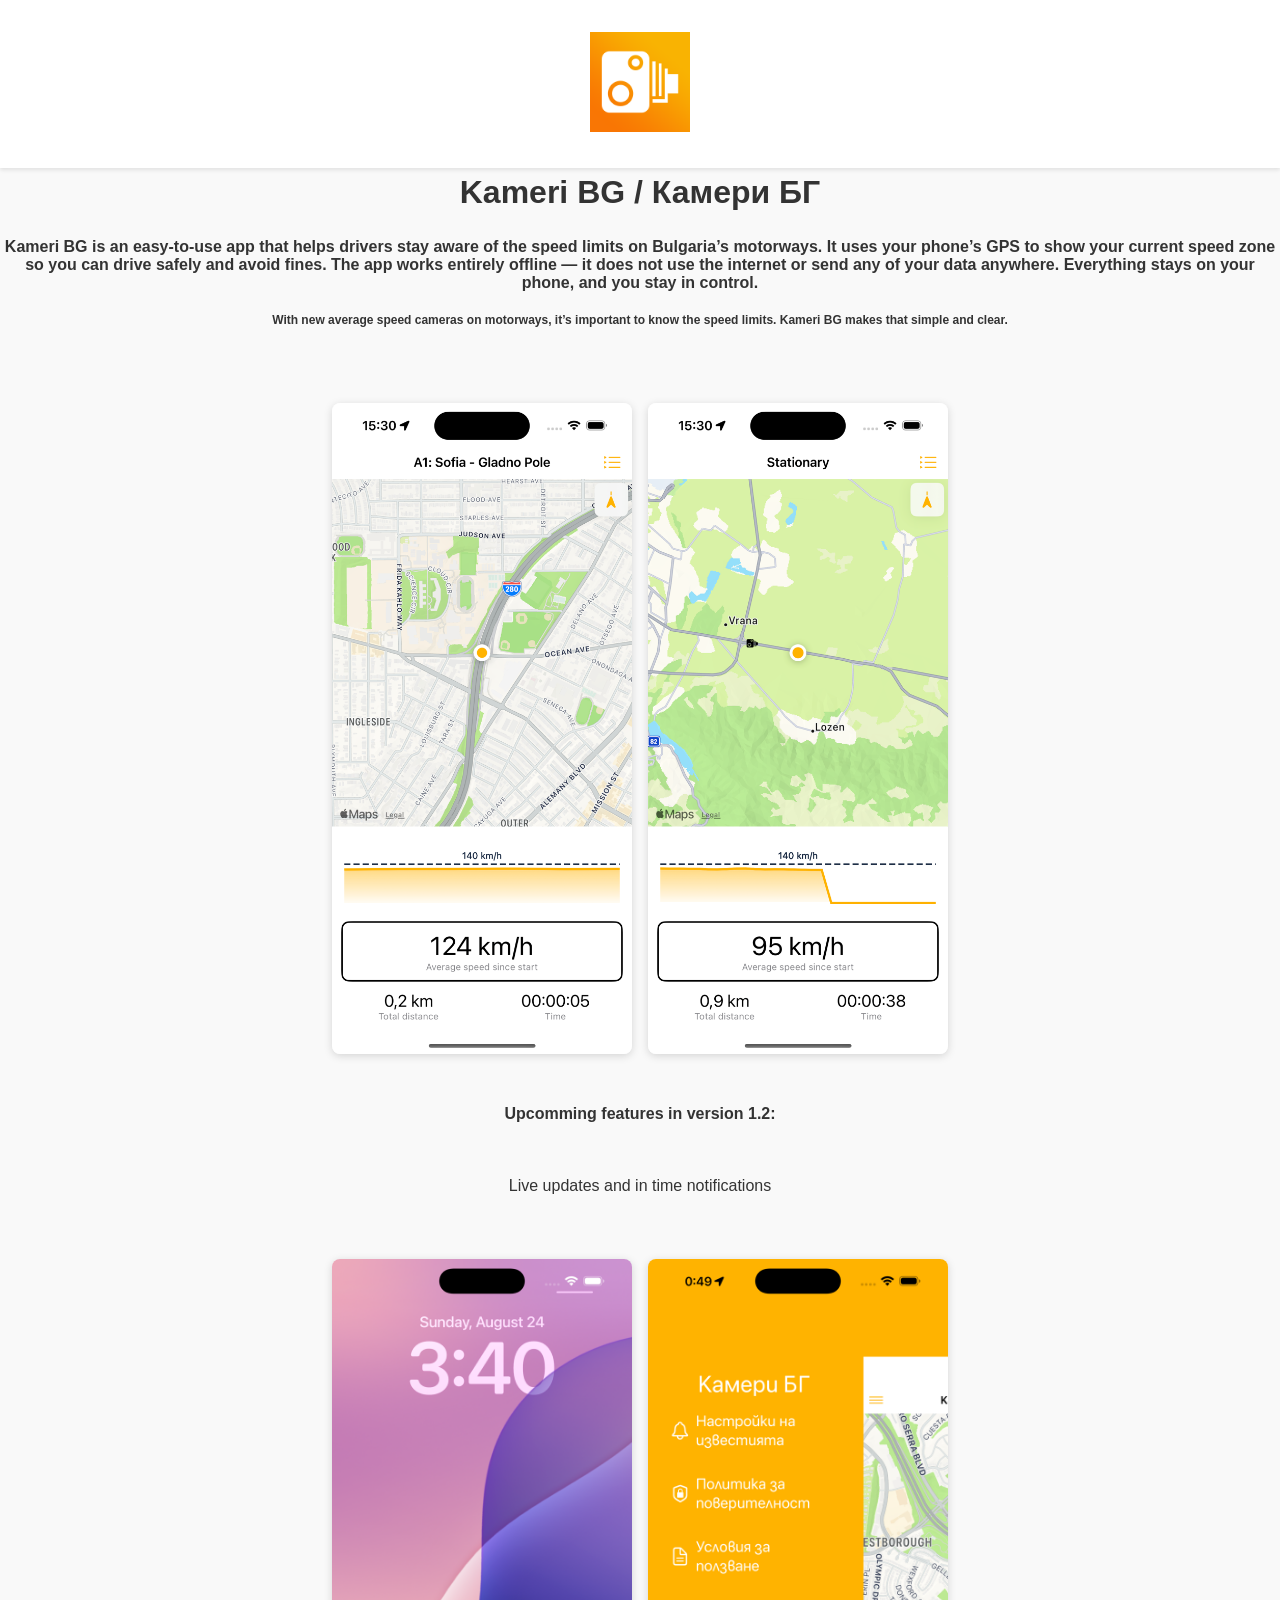
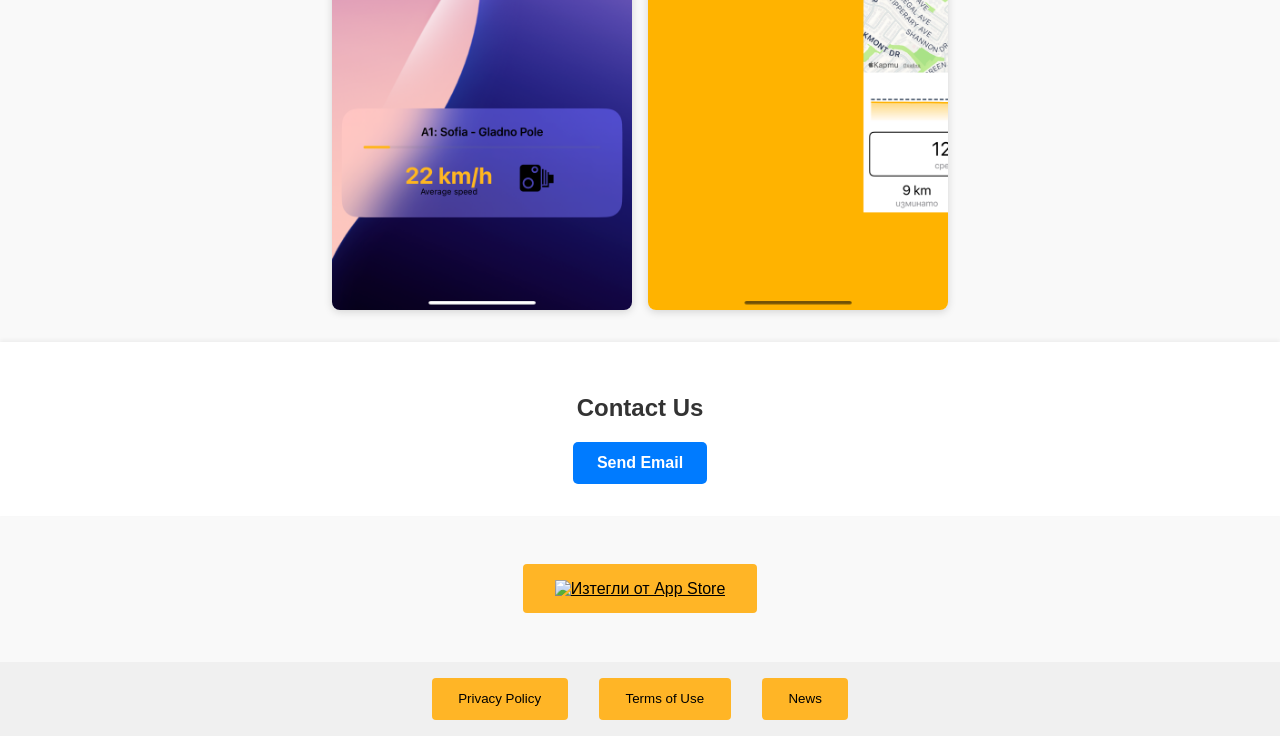
==== index.html @ faaed91a "Update index.html" ====
<!DOCTYPE html>
<html lang="en">
<head>
  <meta charset="UTF-8" />
  <meta name="viewport" content="width=device-width, initial-scale=1.0"/>
  <meta name="description" content="Kameri BG is a free mobile app that helps you stay informed of speed limits and driving zones in real-time." />
  <meta name="keywords" content="Kameri BG, speed limit app, GPS driving app, traffic zones, mobile app, Камери БГ" />
  <meta name="author" content="riskoni" />
  <title>Kameri BG</title>
  <style>
    body {
      font-family: Arial, sans-serif;
      margin: 0;
      padding: 0;
      text-align: center;
      background-color: #f9f9f9;
      color: #333;
    }

    header {
      padding: 2em 1em;
      background-color: #ffffff;
      box-shadow: 0 2px 4px rgba(0,0,0,0.1);
    }

    header img {
      width: 100px;
      height: 100px;
    }

    h1 {
      margin-top: 0.2em;
      font-size: 2em;
    }

    h4 {
      margin-top: 0.2em;
      font-size: 1em;
    }

    h6 {
      margin-top: 0.2em;
      font-size: 0.75em;
    }

    #content {
  		max-width: 1600px;
  		margin: 0 auto;
  		display: flex;
  		flex-direction: column;
  		gap: 1rem;
	  }

    .gallery {
      display: flex;
      justify-content: center;
      flex-wrap: wrap;
      gap: 1em;
      padding: 2em 1em;
    }

    .gallery img {
      width: 300px;
      max-width: 90%;
      border-radius: 8px;
      box-shadow: 0 2px 8px rgba(0,0,0,0.15);
    }

    .contact {
      background-color: #ffffff;
      padding: 2em 1em;
      box-shadow: 0 -2px 4px rgba(0,0,0,0.05);
    }

    footer {
      margin-top: 2em;
      padding: 1em;
      background-color: #f0f0f0;
    }

    button, a {
      margin: 0 1em;
      padding: 1em 2em;
      border: none;
      background-color: #FFB526;
      color: black;
      border-radius: 4px;
      cursor: pointer;
    }

	  .shorts-container {
	    position: relative;
	    padding-bottom: 177.78%;
	    height: 0;
	    overflow: hidden;
	    max-width: 100%;
	  }
	  .shorts-container iframe {
	    position: absolute;
	    top: 0; left: 0;
	    width: 100%;
	    height: 100%;
	  }

	  
  </style>
</head>
<body>

  <header>
    <img src="icon.png" alt="Kameri BG App Icon" />
     </header>

  <div id="content">
    <section>
 	  <h1>Kameri BG / Камери БГ</h1>
      <h4>Kameri BG is an easy-to-use app that helps drivers stay aware of the speed limits on Bulgaria’s motorways. It uses your phone’s GPS to show your current speed zone so you can drive safely and avoid fines. The app works entirely offline — it does not use the internet or send any of your data anywhere. Everything stays on your phone, and you stay in control.</h4>
      <h6>With new average speed cameras on motorways, it’s important to know the speed limits. Kameri BG makes that simple and clear.</h6>
	</section>
	  
    <section class="gallery">
      <img src="screenshot1.png" alt="Screenshot 1" />
      <img src="screenshot2.png" alt="Screenshot 2" />
    </section>

	<h4>Upcomming features in version 1.2:</h4>
	<p>Live updates and in time notifications</p>
 	<section class="gallery">
      <img src="screenshot3.png" alt="Screenshot 1" />
      <img src="screenshot4.png" alt="Screenshot 2" />
    </section>
	  
  </div>

  <section class="contact">
    <h2>Contact Us</h2>
    <a href="mailto:prostyle.app.feed@gmail.com" class="contact-button" style="
      display: inline-block;
      padding: 12px 24px;
      background-color: #007bff;
      color: white;
      text-decoration: none;
      border-radius: 5px;
      font-weight: bold;
    ">Send Email</a>
  </section>  

  <section class="link">
	<div style="text-align: center; margin: 4rem 4rem;">
	  <a href="https://apps.apple.com/app/6751439569" target="_blank" rel="noopener noreferrer">
		<img
		  src="https://developer.apple.com/assets/elements/badges/download-on-the-app-store.svg"
		  alt="Изтегли от App Store"
		  style="height: 50px;"
		/>
	  </a>
	</div>
  </section>  

  <footer>
    <button onclick="window.location.href='privacy.html'">Privacy Policy</button>
    <button onclick="window.location.href='terms.html'">Terms of Use</button>
	<button onclick="window.location.href='news/kameri-ot-5-septemvri.html'">News</button>  
  </footer>

</body>
</html>
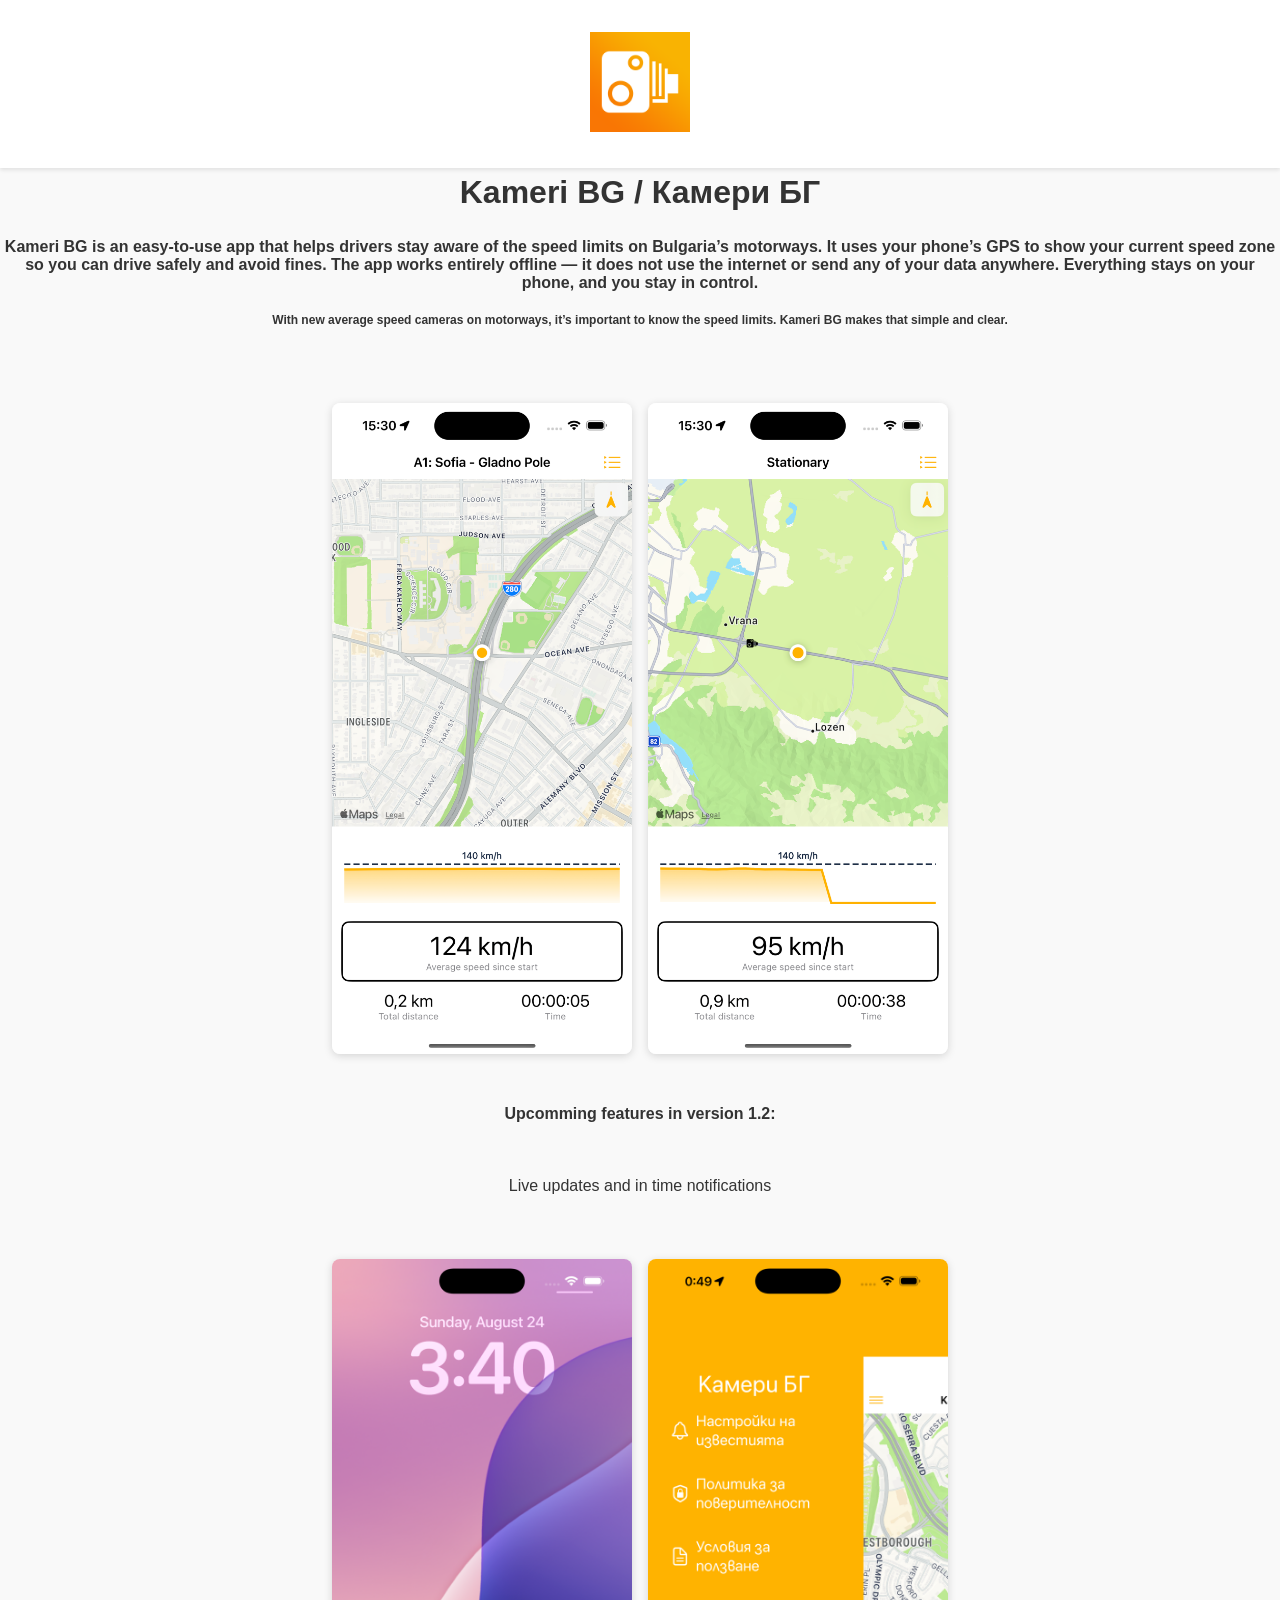
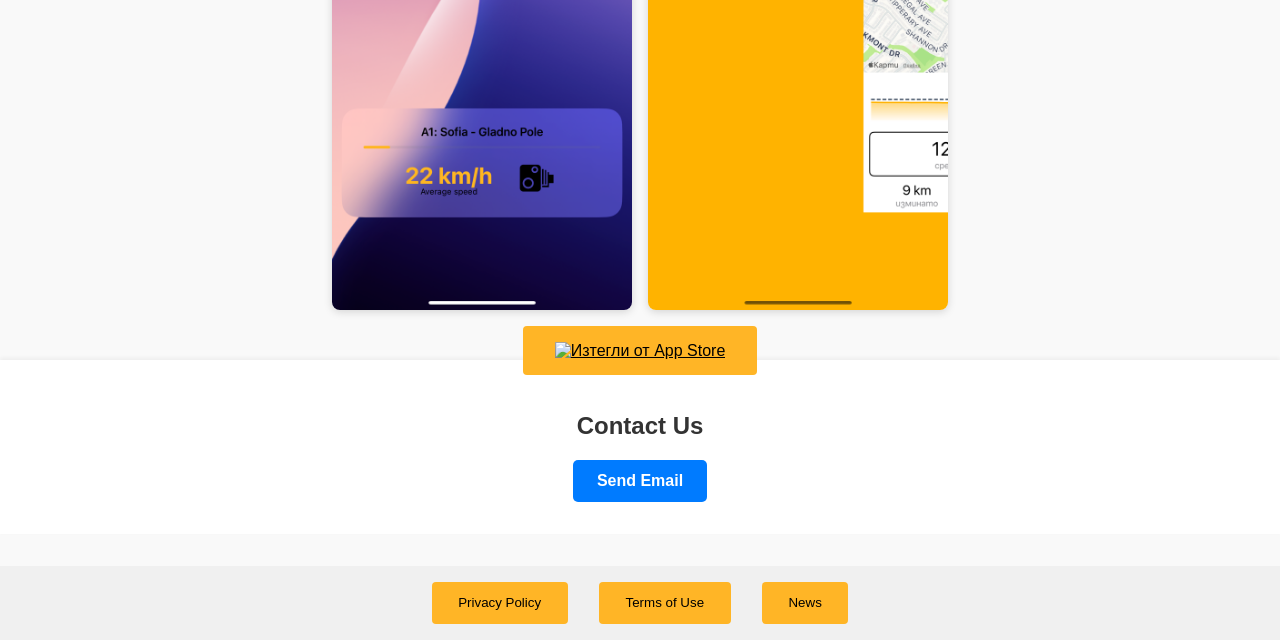
==== commit 56334525: "Update index.html" ====
--- a/index.html
+++ b/index.html
@@ -132,6 +132,18 @@
 	  
   </div>
 
+  <section class="link">
+	<div style="text-align: center;">
+	  <a href="https://apps.apple.com/app/6751439569" target="_blank" rel="noopener noreferrer">
+		<img
+		  src="https://developer.apple.com/assets/elements/badges/download-on-the-app-store.svg"
+		  alt="Изтегли от App Store"
+		  style="height: 50px;"
+		/>
+	  </a>
+	</div>
+  </section>  
+
   <section class="contact">
     <h2>Contact Us</h2>
     <a href="mailto:prostyle.app.feed@gmail.com" class="contact-button" style="
@@ -145,18 +157,6 @@
     ">Send Email</a>
   </section>  
 
-  <section class="link">
-	<div style="text-align: center; margin: 4rem 4rem;">
-	  <a href="https://apps.apple.com/app/6751439569" target="_blank" rel="noopener noreferrer">
-		<img
-		  src="https://developer.apple.com/assets/elements/badges/download-on-the-app-store.svg"
-		  alt="Изтегли от App Store"
-		  style="height: 50px;"
-		/>
-	  </a>
-	</div>
-  </section>  
-
   <footer>
     <button onclick="window.location.href='privacy.html'">Privacy Policy</button>
     <button onclick="window.location.href='terms.html'">Terms of Use</button>
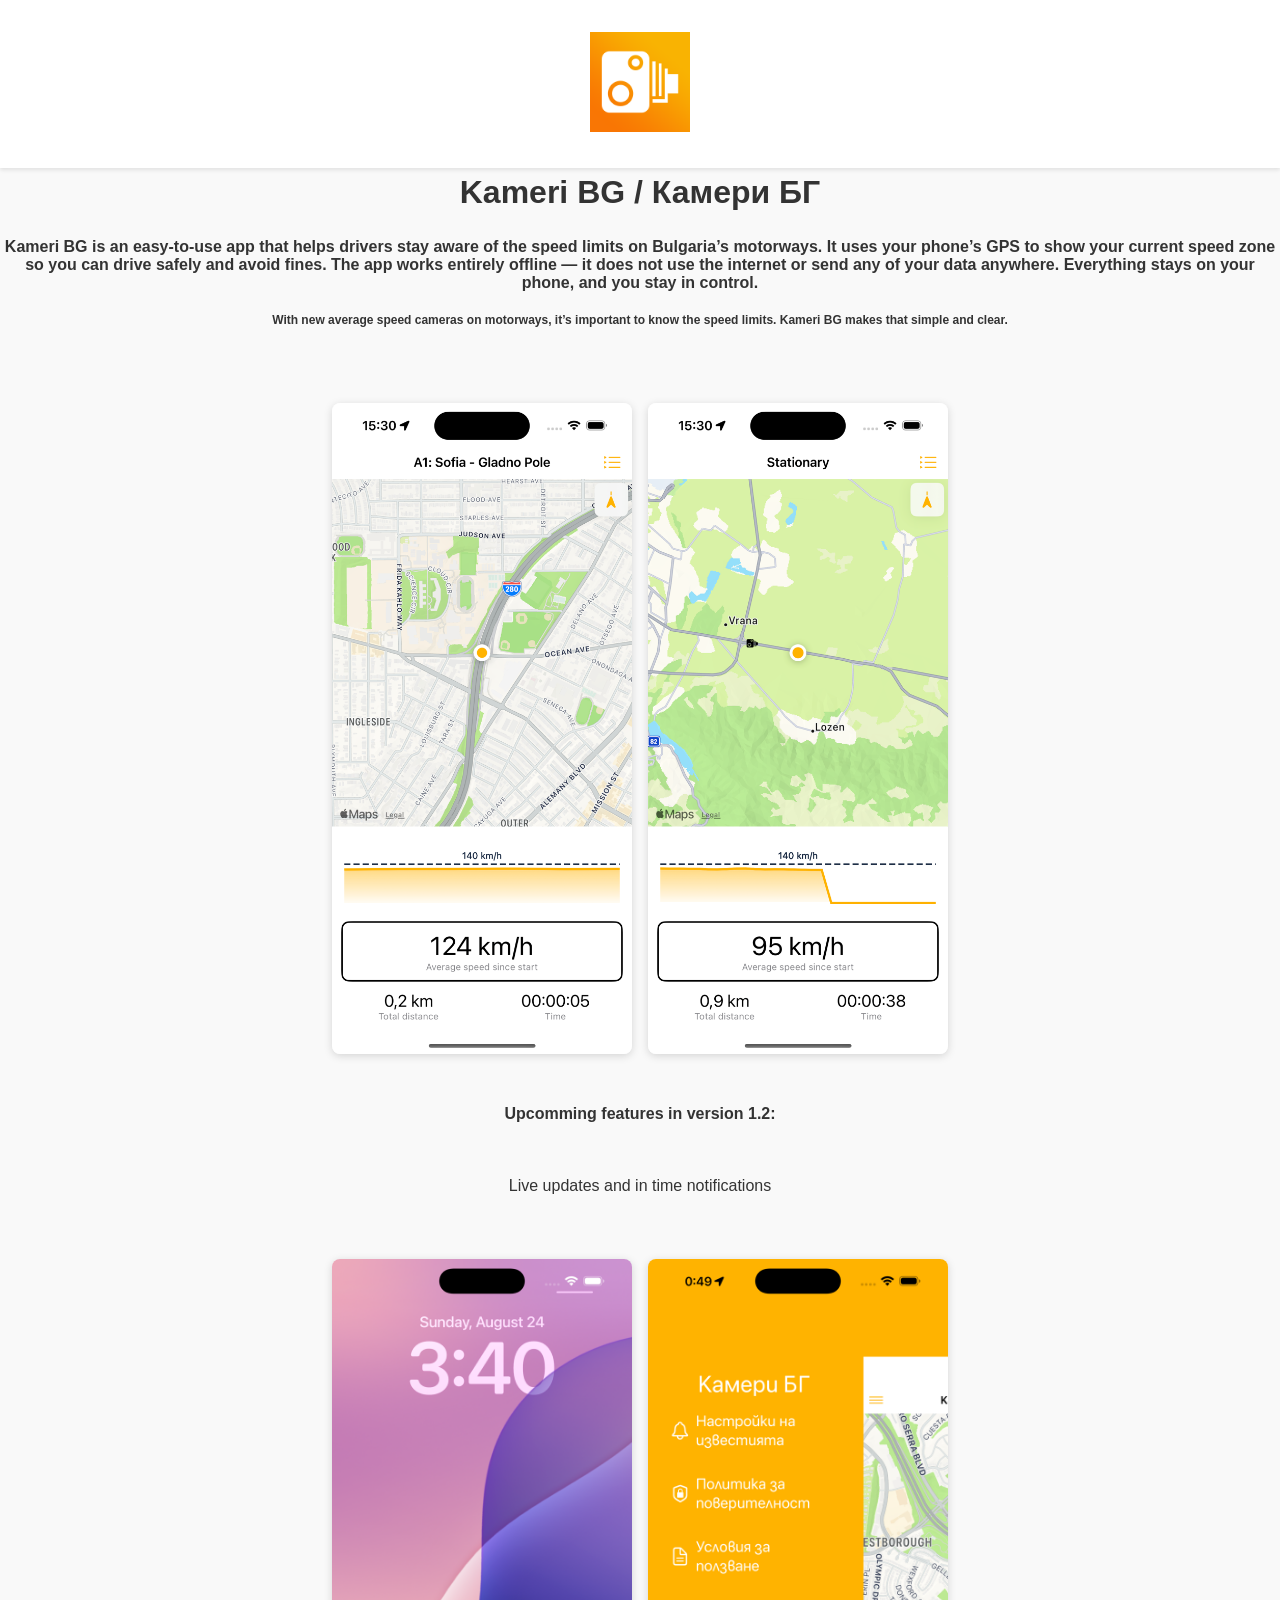
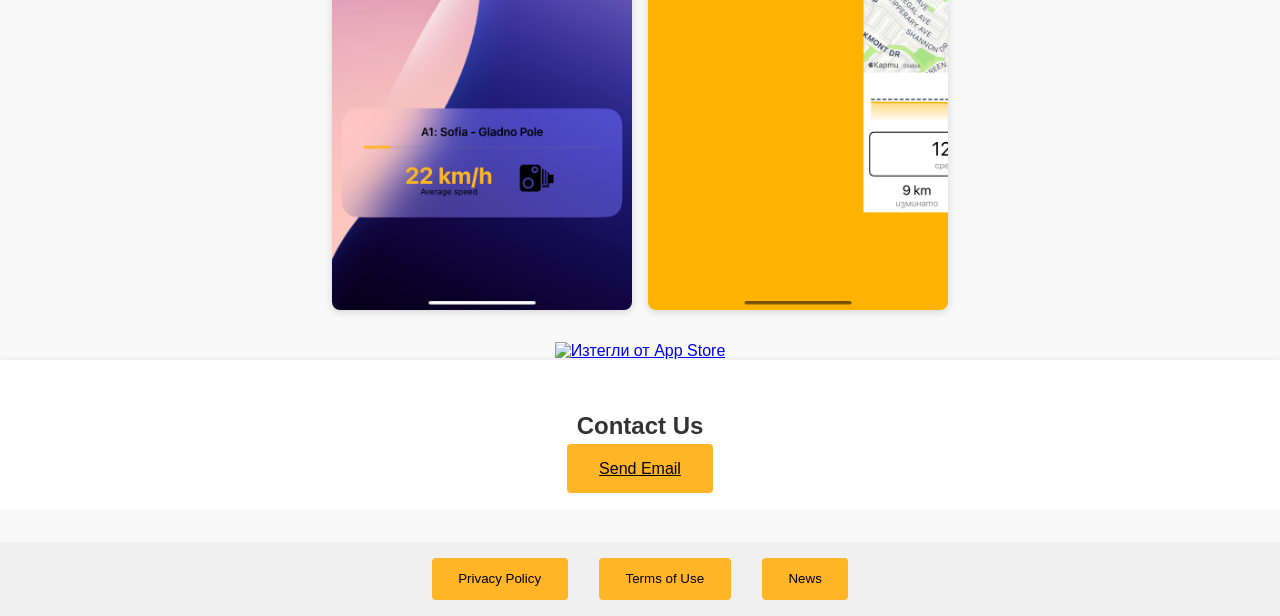
==== commit 669a4428: "Update index.html" ====
--- a/index.html
+++ b/index.html
@@ -78,7 +78,7 @@
       background-color: #f0f0f0;
     }
 
-    button, a {
+    button, .button {
       margin: 0 1em;
       padding: 1em 2em;
       border: none;
@@ -146,15 +146,7 @@
 
   <section class="contact">
     <h2>Contact Us</h2>
-    <a href="mailto:prostyle.app.feed@gmail.com" class="contact-button" style="
-      display: inline-block;
-      padding: 12px 24px;
-      background-color: #007bff;
-      color: white;
-      text-decoration: none;
-      border-radius: 5px;
-      font-weight: bold;
-    ">Send Email</a>
+    <a class="button" href="mailto:prostyle.app.feed@gmail.com" class="contact-button">Send Email</a>
   </section>  
 
   <footer>
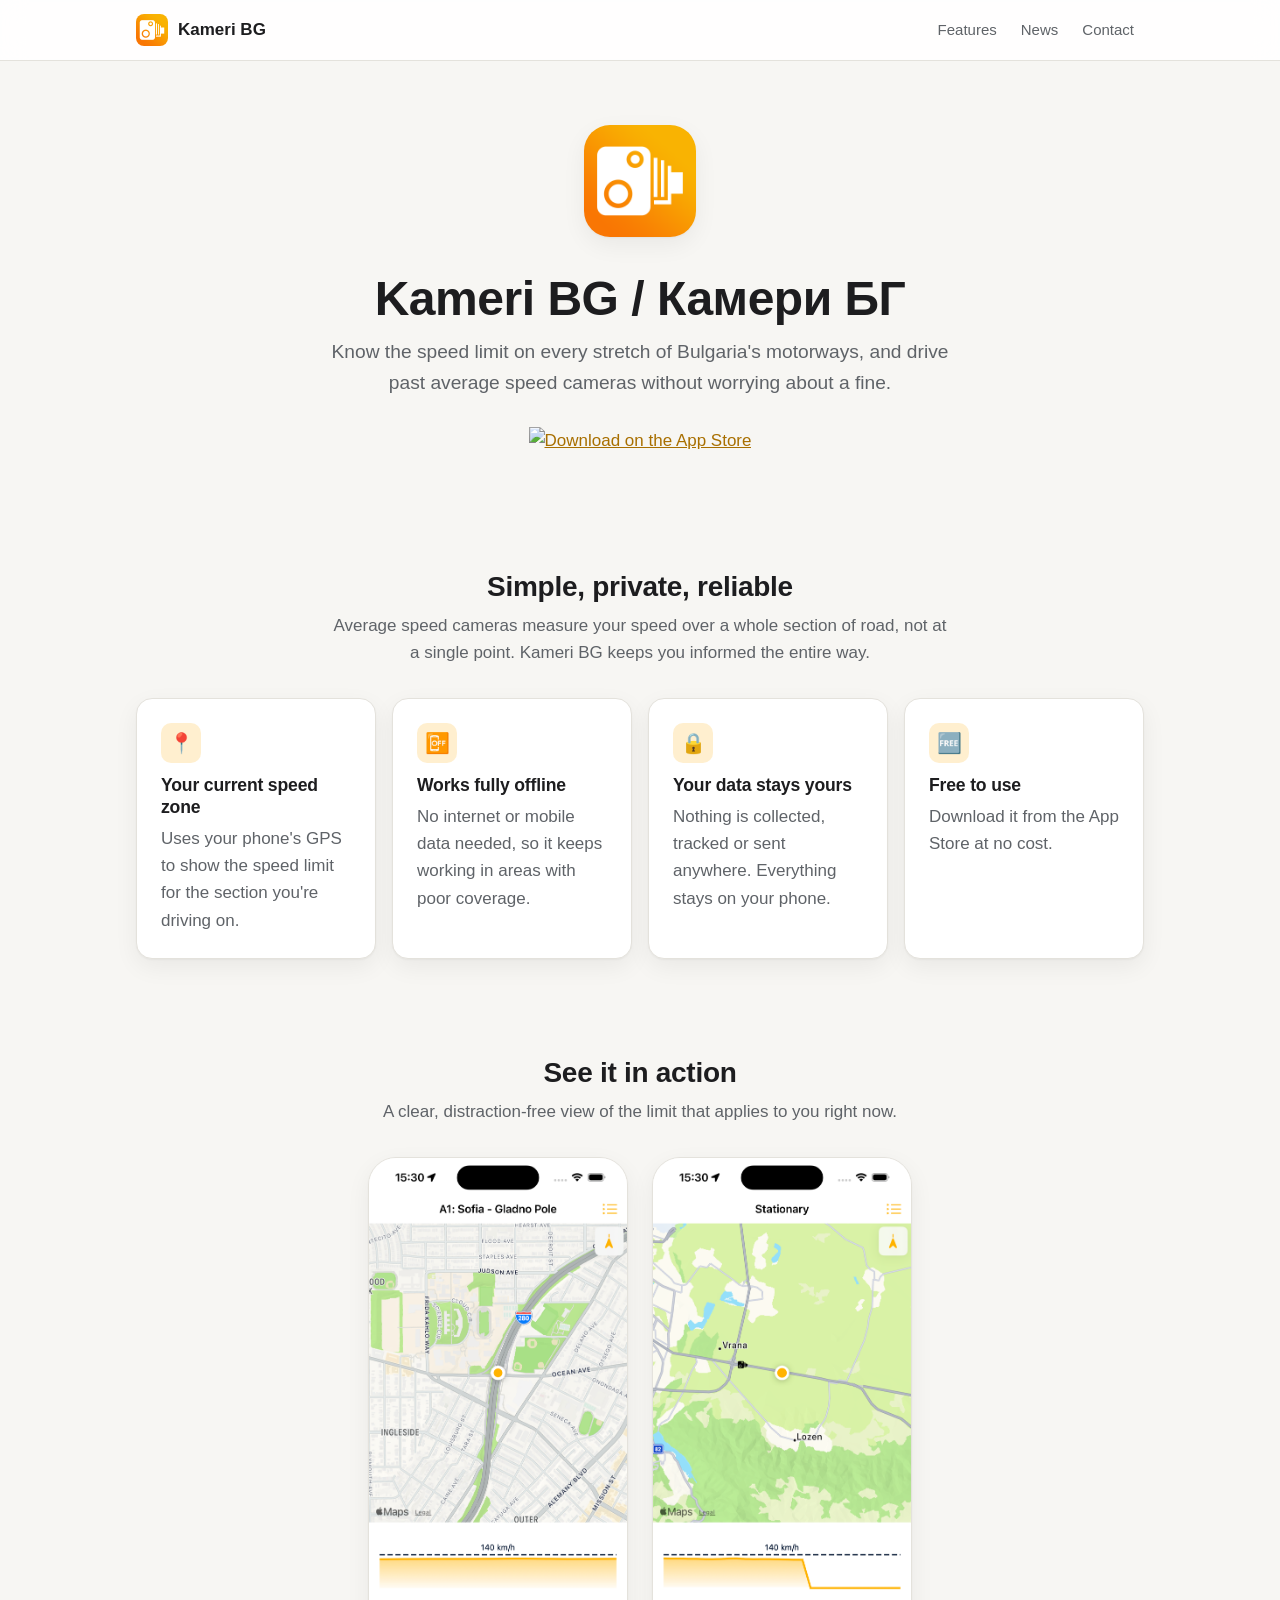
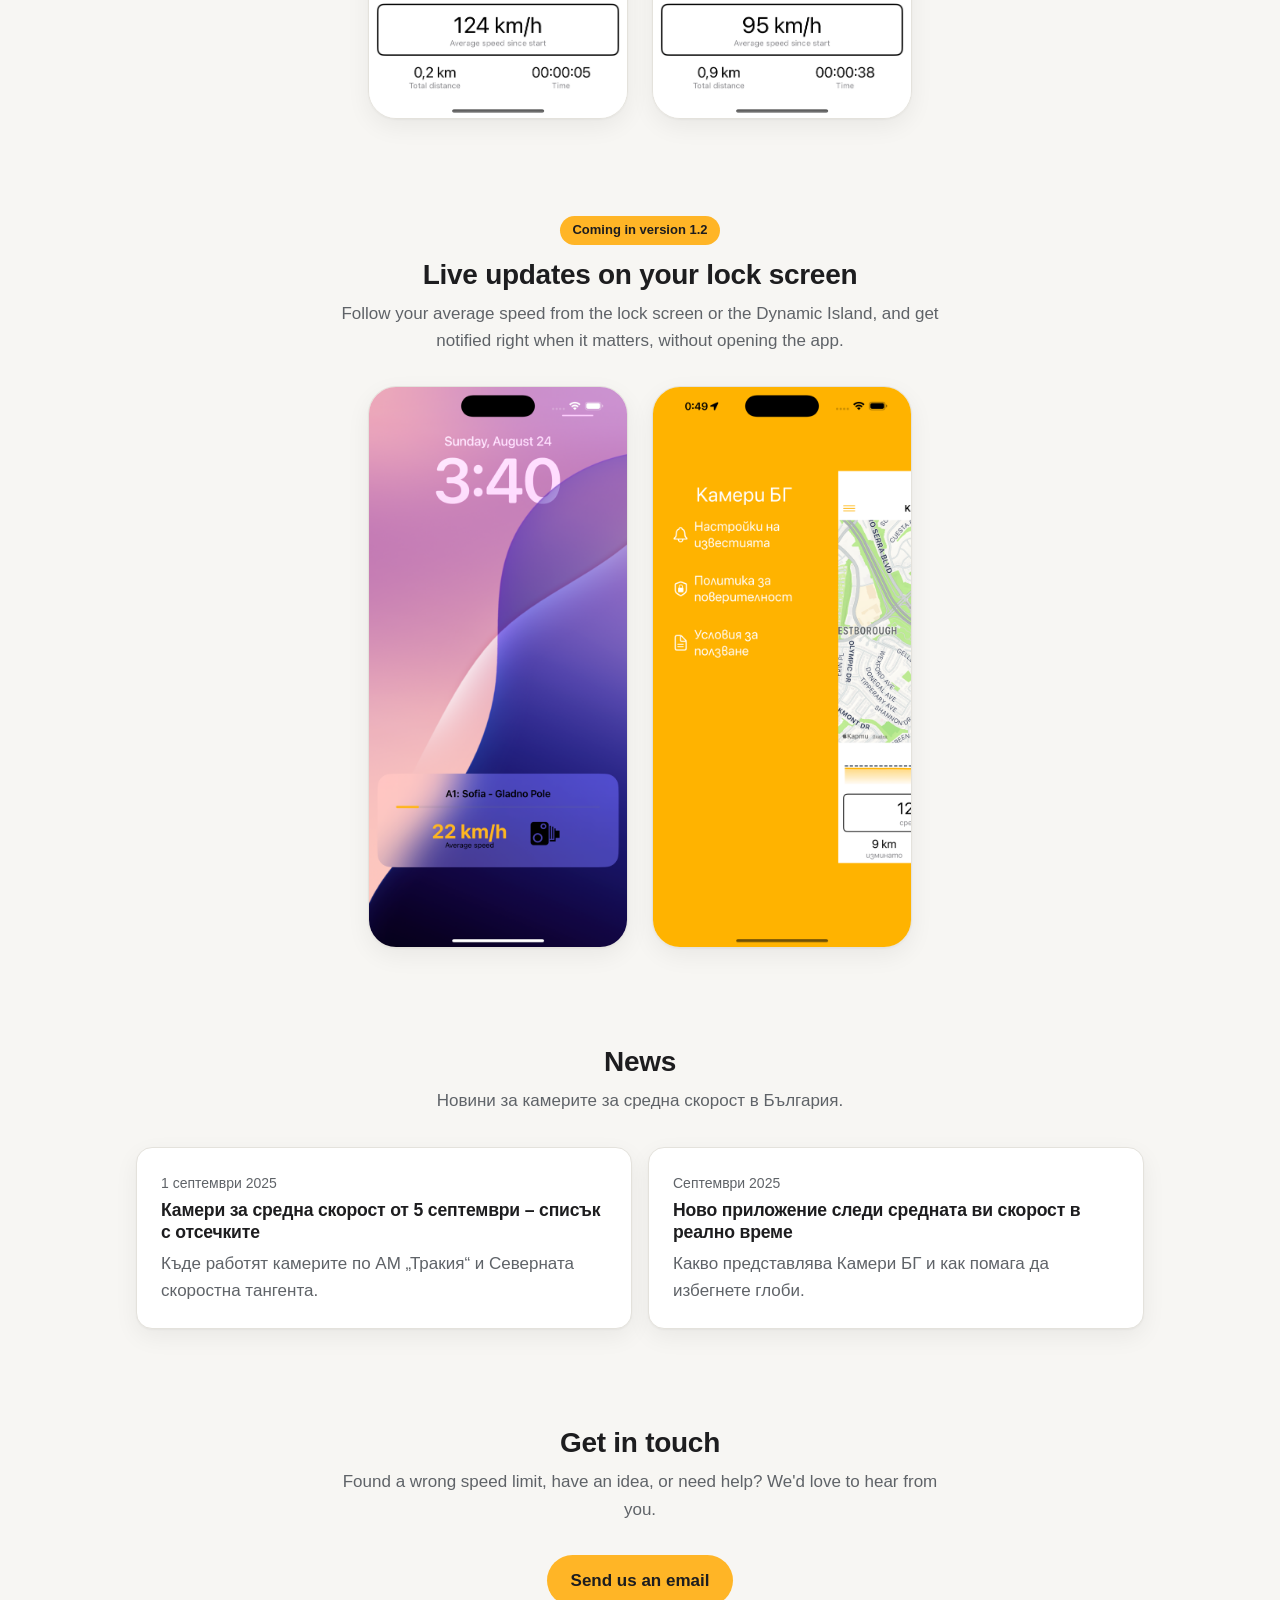
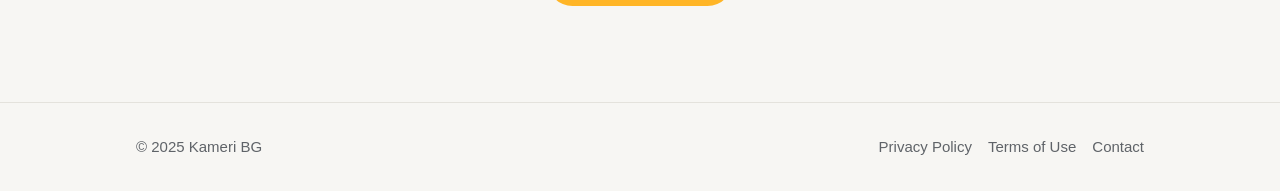
==== commit 3f9186f2: "Redesign site pages and improve copy Add a shared stylesheet with light/dark themes and responsive l" ====
--- a/index.html
+++ b/index.html
@@ -1,158 +1,131 @@
 <!DOCTYPE html>
 <html lang="en">
 <head>
-  <meta charset="UTF-8" />
-  <meta name="viewport" content="width=device-width, initial-scale=1.0"/>
-  <meta name="description" content="Kameri BG is a free mobile app that helps you stay informed of speed limits and driving zones in real-time." />
-  <meta name="keywords" content="Kameri BG, speed limit app, GPS driving app, traffic zones, mobile app, Камери БГ" />
-  <meta name="author" content="riskoni" />
-  <title>Kameri BG</title>
-  <style>
-    body {
-      font-family: Arial, sans-serif;
-      margin: 0;
-      padding: 0;
-      text-align: center;
-      background-color: #f9f9f9;
-      color: #333;
-    }
-
-    header {
-      padding: 2em 1em;
-      background-color: #ffffff;
-      box-shadow: 0 2px 4px rgba(0,0,0,0.1);
-    }
-
-    header img {
-      width: 100px;
-      height: 100px;
-    }
-
-    h1 {
-      margin-top: 0.2em;
-      font-size: 2em;
-    }
-
-    h4 {
-      margin-top: 0.2em;
-      font-size: 1em;
-    }
-
-    h6 {
-      margin-top: 0.2em;
-      font-size: 0.75em;
-    }
-
-    #content {
-  		max-width: 1600px;
-  		margin: 0 auto;
-  		display: flex;
-  		flex-direction: column;
-  		gap: 1rem;
-	  }
-
-    .gallery {
-      display: flex;
-      justify-content: center;
-      flex-wrap: wrap;
-      gap: 1em;
-      padding: 2em 1em;
-    }
-
-    .gallery img {
-      width: 300px;
-      max-width: 90%;
-      border-radius: 8px;
-      box-shadow: 0 2px 8px rgba(0,0,0,0.15);
-    }
-
-    .contact {
-      background-color: #ffffff;
-      padding: 2em 1em;
-      box-shadow: 0 -2px 4px rgba(0,0,0,0.05);
-    }
-
-    footer {
-      margin-top: 2em;
-      padding: 1em;
-      background-color: #f0f0f0;
-    }
-
-    button, .button {
-      margin: 0 1em;
-      padding: 1em 2em;
-      border: none;
-      background-color: #FFB526;
-      color: black;
-      border-radius: 4px;
-      cursor: pointer;
-    }
-
-	  .shorts-container {
-	    position: relative;
-	    padding-bottom: 177.78%;
-	    height: 0;
-	    overflow: hidden;
-	    max-width: 100%;
-	  }
-	  .shorts-container iframe {
-	    position: absolute;
-	    top: 0; left: 0;
-	    width: 100%;
-	    height: 100%;
-	  }
-
-	  
-  </style>
+  <meta charset="UTF-8">
+  <meta name="viewport" content="width=device-width, initial-scale=1">
+  <title>Kameri BG – Average speed camera app for Bulgaria</title>
+  <meta name="description" content="Kameri BG is a free iPhone app that shows the speed limit on Bulgaria's motorways and helps you avoid average speed camera fines. Works fully offline.">
+  <meta name="keywords" content="Kameri BG, Камери БГ, average speed cameras, speed limit app, Bulgaria, Тракия, средна скорост">
+  <meta name="author" content="riskoni">
+  <meta name="theme-color" content="#ffb526">
+  <link rel="icon" href="icon.png">
+  <link rel="apple-touch-icon" href="icon.png">
+  <link rel="stylesheet" href="style.css">
 </head>
 <body>
 
-  <header>
-    <img src="icon.png" alt="Kameri BG App Icon" />
-     </header>
+  <header class="site-header">
+    <div class="container">
+      <a class="brand" href="index.html"><img src="icon.png" alt="">Kameri BG</a>
+      <nav class="site-nav">
+        <a class="optional" href="#features">Features</a>
+        <a href="#news">News</a>
+        <a href="#contact">Contact</a>
+      </nav>
+    </div>
+  </header>
 
-  <div id="content">
-    <section>
- 	  <h1>Kameri BG / Камери БГ</h1>
-      <h4>Kameri BG is an easy-to-use app that helps drivers stay aware of the speed limits on Bulgaria’s motorways. It uses your phone’s GPS to show your current speed zone so you can drive safely and avoid fines. The app works entirely offline — it does not use the internet or send any of your data anywhere. Everything stays on your phone, and you stay in control.</h4>
-      <h6>With new average speed cameras on motorways, it’s important to know the speed limits. Kameri BG makes that simple and clear.</h6>
-	</section>
-	  
-    <section class="gallery">
-      <img src="screenshot1.png" alt="Screenshot 1" />
-      <img src="screenshot2.png" alt="Screenshot 2" />
+  <main>
+    <section class="hero">
+      <div class="container">
+        <img class="hero-icon" src="icon.png" alt="Kameri BG app icon">
+        <h1>Kameri BG <span lang="bg">/ Камери БГ</span></h1>
+        <p class="tagline">Know the speed limit on every stretch of Bulgaria's motorways, and drive past average speed cameras without worrying about a fine.</p>
+        <a class="store-badge" href="https://apps.apple.com/app/6751439569" target="_blank" rel="noopener noreferrer">
+          <img src="https://developer.apple.com/assets/elements/badges/download-on-the-app-store.svg" alt="Download on the App Store">
+        </a>
+      </div>
     </section>
 
-	<h4>Upcomming features in version 1.2:</h4>
-	<p>Live updates and in time notifications</p>
- 	<section class="gallery">
-      <img src="screenshot3.png" alt="Screenshot 1" />
-      <img src="screenshot4.png" alt="Screenshot 2" />
+    <section id="features" class="section">
+      <div class="container">
+        <h2 class="section-title">Simple, private, reliable</h2>
+        <p class="section-lead">Average speed cameras measure your speed over a whole section of road, not at a single point. Kameri BG keeps you informed the entire way.</p>
+        <div class="features">
+          <div class="card">
+            <span class="icon" aria-hidden="true">📍</span>
+            <h3>Your current speed zone</h3>
+            <p>Uses your phone's GPS to show the speed limit for the section you're driving on.</p>
+          </div>
+          <div class="card">
+            <span class="icon" aria-hidden="true">📴</span>
+            <h3>Works fully offline</h3>
+            <p>No internet or mobile data needed, so it keeps working in areas with poor coverage.</p>
+          </div>
+          <div class="card">
+            <span class="icon" aria-hidden="true">🔒</span>
+            <h3>Your data stays yours</h3>
+            <p>Nothing is collected, tracked or sent anywhere. Everything stays on your phone.</p>
+          </div>
+          <div class="card">
+            <span class="icon" aria-hidden="true">🆓</span>
+            <h3>Free to use</h3>
+            <p>Download it from the App Store at no cost.</p>
+          </div>
+        </div>
+      </div>
     </section>
-	  
-  </div>
 
-  <section class="link">
-	<div style="text-align: center;">
-	  <a href="https://apps.apple.com/app/6751439569" target="_blank" rel="noopener noreferrer">
-		<img
-		  src="https://developer.apple.com/assets/elements/badges/download-on-the-app-store.svg"
-		  alt="Изтегли от App Store"
-		  style="height: 50px;"
-		/>
-	  </a>
-	</div>
-  </section>  
+    <section class="section">
+      <div class="container">
+        <h2 class="section-title">See it in action</h2>
+        <p class="section-lead">A clear, distraction-free view of the limit that applies to you right now.</p>
+        <div class="gallery">
+          <img src="screenshot1.png" alt="Kameri BG showing the current speed zone" width="589" height="1278" loading="lazy">
+          <img src="screenshot2.png" alt="Kameri BG section details" width="589" height="1278" loading="lazy">
+        </div>
+      </div>
+    </section>
 
-  <section class="contact">
-    <h2>Contact Us</h2>
-    <a class="button" href="mailto:prostyle.app.feed@gmail.com" class="contact-button">Send Email</a>
-  </section>  
+    <section class="section">
+      <div class="container center">
+        <span class="badge">Coming in version 1.2</span>
+        <h2 class="section-title">Live updates on your lock screen</h2>
+        <p class="section-lead">Follow your average speed from the lock screen or the Dynamic Island, and get notified right when it matters, without opening the app.</p>
+        <div class="gallery">
+          <img src="screenshot3.png" alt="Average speed notification on the lock screen" width="660" height="1434" loading="lazy">
+          <img src="screenshot4.png" alt="Kameri BG settings menu" width="660" height="1434" loading="lazy">
+        </div>
+      </div>
+    </section>
 
-  <footer>
-    <button onclick="window.location.href='privacy.html'">Privacy Policy</button>
-    <button onclick="window.location.href='terms.html'">Terms of Use</button>
-	<button onclick="window.location.href='news/kameri-ot-5-septemvri.html'">News</button>  
+    <section id="news" class="section">
+      <div class="container">
+        <h2 class="section-title">News</h2>
+        <p class="section-lead" lang="bg">Новини за камерите за средна скорост в България.</p>
+        <div class="news-list" lang="bg">
+          <a class="card" href="news/kameri-ot-5-septemvri.html">
+            <time datetime="2025-09-01">1 септември 2025</time>
+            <h3>Камери за средна скорост от 5 септември – списък с отсечките</h3>
+            <p>Къде работят камерите по АМ „Тракия“ и Северната скоростна тангента.</p>
+          </a>
+          <a class="card" href="news/novo-prilojenie-sledi-sredna-skorost.html">
+            <time datetime="2025-09">Септември 2025</time>
+            <h3>Ново приложение следи средната ви скорост в реално време</h3>
+            <p>Какво представлява Камери БГ и как помага да избегнете глоби.</p>
+          </a>
+        </div>
+      </div>
+    </section>
+
+    <section id="contact" class="section">
+      <div class="container center">
+        <h2 class="section-title">Get in touch</h2>
+        <p class="section-lead">Found a wrong speed limit, have an idea, or need help? We'd love to hear from you.</p>
+        <a class="button" href="mailto:prostyle.app.feed@gmail.com">Send us an email</a>
+      </div>
+    </section>
+  </main>
+
+  <footer class="site-footer">
+    <div class="container">
+      <span>© 2025 Kameri BG</span>
+      <nav>
+        <a href="privacy.html">Privacy Policy</a>
+        <a href="terms.html">Terms of Use</a>
+        <a href="mailto:prostyle.app.feed@gmail.com">Contact</a>
+      </nav>
+    </div>
   </footer>
 
 </body>
--- a/style.css
+++ b/style.css
@@ -0,0 +1,429 @@
+:root {
+  --bg: #f7f6f3;
+  --surface: #ffffff;
+  --text: #1d1d1f;
+  --muted: #5f6368;
+  --border: #e4e2dc;
+  --accent: #ffb526;
+  --accent-strong: #e09a00;
+  --accent-text: #1d1d1f;
+  --link: #a86f00;
+  --shadow: 0 1px 2px rgba(0, 0, 0, 0.04), 0 8px 24px rgba(0, 0, 0, 0.06);
+  --radius: 16px;
+}
+
+@media (prefers-color-scheme: dark) {
+  :root {
+    --bg: #121212;
+    --surface: #1c1c1e;
+    --text: #f2f2f2;
+    --muted: #a1a1a6;
+    --border: #2e2e30;
+    --link: #ffc64d;
+    --shadow: 0 1px 2px rgba(0, 0, 0, 0.4), 0 8px 24px rgba(0, 0, 0, 0.3);
+  }
+}
+
+* {
+  box-sizing: border-box;
+}
+
+html {
+  -webkit-text-size-adjust: 100%;
+}
+
+body {
+  margin: 0;
+  font-family: -apple-system, BlinkMacSystemFont, "Segoe UI", Roboto, "Helvetica Neue", Arial, sans-serif;
+  font-size: 17px;
+  line-height: 1.6;
+  color: var(--text);
+  background: var(--bg);
+}
+
+img {
+  max-width: 100%;
+  height: auto;
+}
+
+a {
+  color: var(--link);
+}
+
+h1, h2, h3 {
+  line-height: 1.25;
+  letter-spacing: -0.01em;
+}
+
+.container {
+  max-width: 1040px;
+  margin: 0 auto;
+  padding: 0 16px;
+}
+
+.narrow {
+  max-width: 760px;
+}
+
+/* Site header */
+.site-header {
+  position: sticky;
+  top: 0;
+  z-index: 10;
+  background: color-mix(in srgb, var(--surface) 88%, transparent);
+  backdrop-filter: saturate(180%) blur(12px);
+  -webkit-backdrop-filter: saturate(180%) blur(12px);
+  border-bottom: 1px solid var(--border);
+}
+
+.site-header .container {
+  display: flex;
+  align-items: center;
+  justify-content: space-between;
+  gap: 16px;
+  height: 60px;
+}
+
+.brand {
+  display: flex;
+  align-items: center;
+  gap: 10px;
+  font-weight: 700;
+  color: var(--text);
+  text-decoration: none;
+}
+
+.brand img {
+  width: 32px;
+  height: 32px;
+  border-radius: 8px;
+}
+
+.site-nav {
+  display: flex;
+  gap: 4px;
+}
+
+.site-nav a {
+  padding: 6px 10px;
+  border-radius: 8px;
+  color: var(--muted);
+  text-decoration: none;
+  font-size: 15px;
+}
+
+.site-nav a:hover {
+  color: var(--text);
+  background: var(--bg);
+}
+
+/* Hero */
+.hero {
+  padding: 64px 0 40px;
+  text-align: center;
+}
+
+.hero-icon {
+  width: 112px;
+  height: 112px;
+  border-radius: 26px;
+  box-shadow: var(--shadow);
+}
+
+.hero h1 {
+  margin: 24px 0 8px;
+  font-size: clamp(2rem, 5vw, 3rem);
+}
+
+.hero .tagline {
+  margin: 0 auto;
+  max-width: 620px;
+  font-size: 1.2rem;
+  color: var(--muted);
+}
+
+.store-badge {
+  display: inline-block;
+  margin-top: 28px;
+}
+
+.store-badge img {
+  height: 54px;
+  display: block;
+}
+
+/* Sections */
+.section {
+  padding: 48px 0;
+}
+
+.section-title {
+  margin: 0 0 8px;
+  font-size: 1.75rem;
+  text-align: center;
+}
+
+.section-lead {
+  margin: 0 auto 32px;
+  max-width: 620px;
+  text-align: center;
+  color: var(--muted);
+}
+
+.features {
+  display: grid;
+  grid-template-columns: repeat(auto-fit, minmax(220px, 1fr));
+  gap: 16px;
+}
+
+.card {
+  background: var(--surface);
+  border: 1px solid var(--border);
+  border-radius: var(--radius);
+  padding: 24px;
+  box-shadow: var(--shadow);
+}
+
+.card h3 {
+  margin: 0 0 6px;
+  font-size: 1.1rem;
+}
+
+.card p {
+  margin: 0;
+  color: var(--muted);
+}
+
+.card .icon {
+  display: inline-grid;
+  place-items: center;
+  width: 40px;
+  height: 40px;
+  margin-bottom: 12px;
+  border-radius: 10px;
+  background: color-mix(in srgb, var(--accent) 22%, transparent);
+  font-size: 20px;
+}
+
+.gallery {
+  display: flex;
+  justify-content: center;
+  flex-wrap: wrap;
+  gap: 24px;
+}
+
+.gallery img {
+  width: 260px;
+  border-radius: 28px;
+  border: 1px solid var(--border);
+  box-shadow: var(--shadow);
+}
+
+.badge {
+  display: inline-block;
+  margin-bottom: 12px;
+  padding: 4px 12px;
+  border-radius: 999px;
+  background: var(--accent);
+  color: var(--accent-text);
+  font-size: 13px;
+  font-weight: 600;
+}
+
+.center {
+  text-align: center;
+}
+
+.news-list {
+  display: grid;
+  grid-template-columns: repeat(auto-fit, minmax(280px, 1fr));
+  gap: 16px;
+}
+
+.news-list a.card {
+  display: block;
+  color: inherit;
+  text-decoration: none;
+  transition: transform 0.15s ease, border-color 0.15s ease;
+}
+
+.news-list a.card:hover {
+  transform: translateY(-2px);
+  border-color: var(--accent);
+}
+
+.news-list time {
+  display: block;
+  margin-bottom: 6px;
+  font-size: 14px;
+  color: var(--muted);
+}
+
+/* Buttons */
+.button {
+  display: inline-block;
+  padding: 12px 24px;
+  border-radius: 999px;
+  background: var(--accent);
+  color: var(--accent-text);
+  font-weight: 600;
+  text-decoration: none;
+  transition: background 0.15s ease;
+}
+
+.button:hover {
+  background: var(--accent-strong);
+}
+
+/* Long-form pages (articles, legal) */
+.page {
+  padding: 40px 0 24px;
+}
+
+.page-header {
+  margin-bottom: 24px;
+}
+
+.page-header h1 {
+  margin: 0 0 8px;
+  font-size: clamp(1.75rem, 4.5vw, 2.5rem);
+}
+
+.meta {
+  margin: 0;
+  color: var(--muted);
+  font-size: 15px;
+}
+
+.prose {
+  background: var(--surface);
+  border: 1px solid var(--border);
+  border-radius: var(--radius);
+  padding: clamp(20px, 5vw, 40px);
+  box-shadow: var(--shadow);
+}
+
+.prose > :first-child {
+  margin-top: 0;
+}
+
+.prose h2 {
+  margin: 2em 0 0.5em;
+  font-size: 1.35rem;
+}
+
+.prose h3 {
+  margin: 1.5em 0 0.5em;
+  font-size: 1.1rem;
+}
+
+.prose ul {
+  padding-left: 1.25rem;
+}
+
+.prose li + li {
+  margin-top: 4px;
+}
+
+.prose figure {
+  margin: 24px 0;
+}
+
+.prose figure img {
+  display: block;
+  border-radius: 12px;
+}
+
+.prose figcaption {
+  margin-top: 8px;
+  font-size: 14px;
+  color: var(--muted);
+}
+
+.segments {
+  list-style: none;
+  padding: 0 !important;
+  border: 1px solid var(--border);
+  border-radius: 12px;
+  overflow: hidden;
+}
+
+.segments li {
+  display: flex;
+  justify-content: space-between;
+  gap: 16px;
+  margin: 0 !important;
+  padding: 10px 16px;
+}
+
+.segments li:nth-child(odd) {
+  background: var(--bg);
+}
+
+.segments .km {
+  flex-shrink: 0;
+  color: var(--muted);
+  font-variant-numeric: tabular-nums;
+}
+
+.callout {
+  margin-top: 32px;
+  padding: 24px;
+  border-radius: 12px;
+  background: color-mix(in srgb, var(--accent) 16%, var(--surface));
+  border: 1px solid color-mix(in srgb, var(--accent) 45%, var(--border));
+}
+
+.callout h2 {
+  margin-top: 0;
+}
+
+.callout p:last-child {
+  margin-bottom: 0;
+}
+
+/* Footer */
+.site-footer {
+  margin-top: 48px;
+  padding: 32px 0;
+  border-top: 1px solid var(--border);
+  color: var(--muted);
+  font-size: 15px;
+}
+
+.site-footer .container {
+  display: flex;
+  flex-wrap: wrap;
+  justify-content: space-between;
+  gap: 16px;
+}
+
+.site-footer nav {
+  display: flex;
+  flex-wrap: wrap;
+  gap: 16px;
+}
+
+.site-footer a {
+  color: var(--muted);
+  text-decoration: none;
+}
+
+.site-footer a:hover {
+  color: var(--text);
+}
+
+@media (max-width: 560px) {
+  .site-nav a.optional {
+    display: none;
+  }
+
+  .hero {
+    padding-top: 40px;
+  }
+
+  .gallery img {
+    width: 100%;
+    max-width: 300px;
+  }
+}
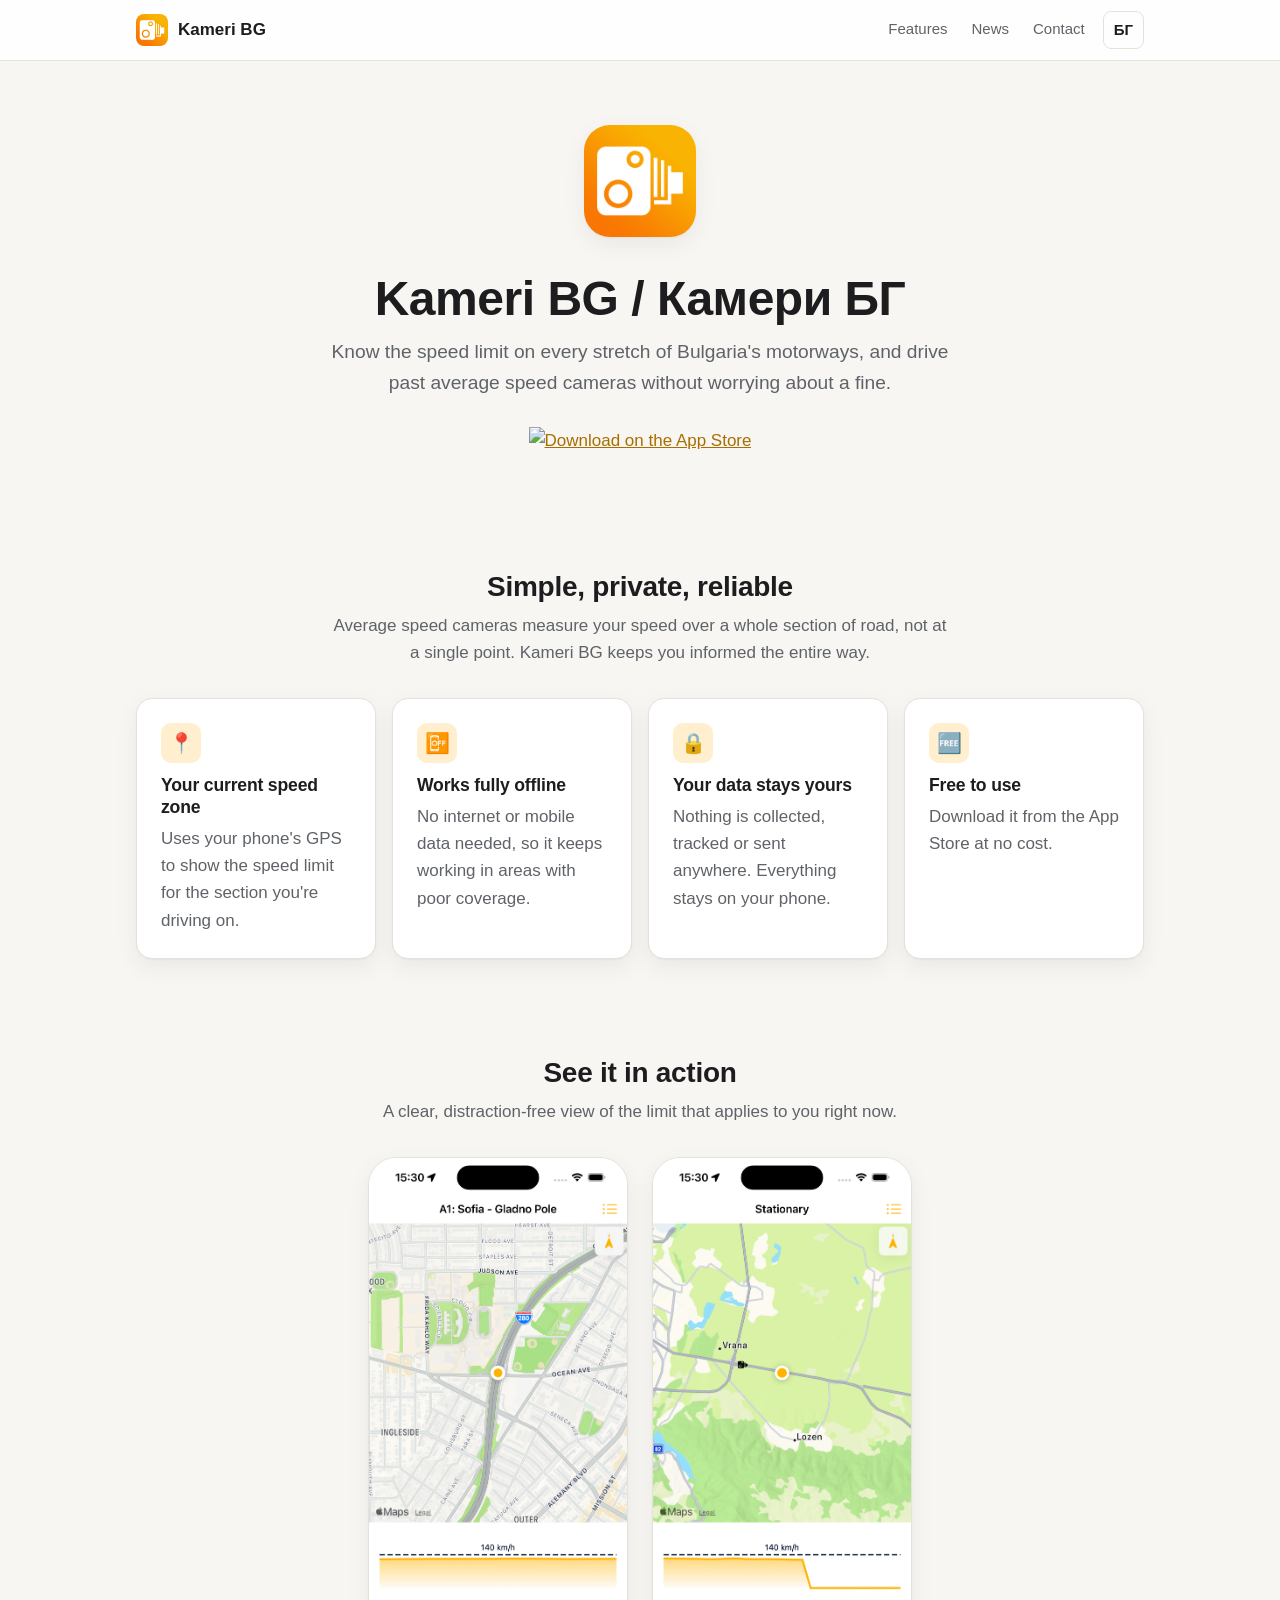
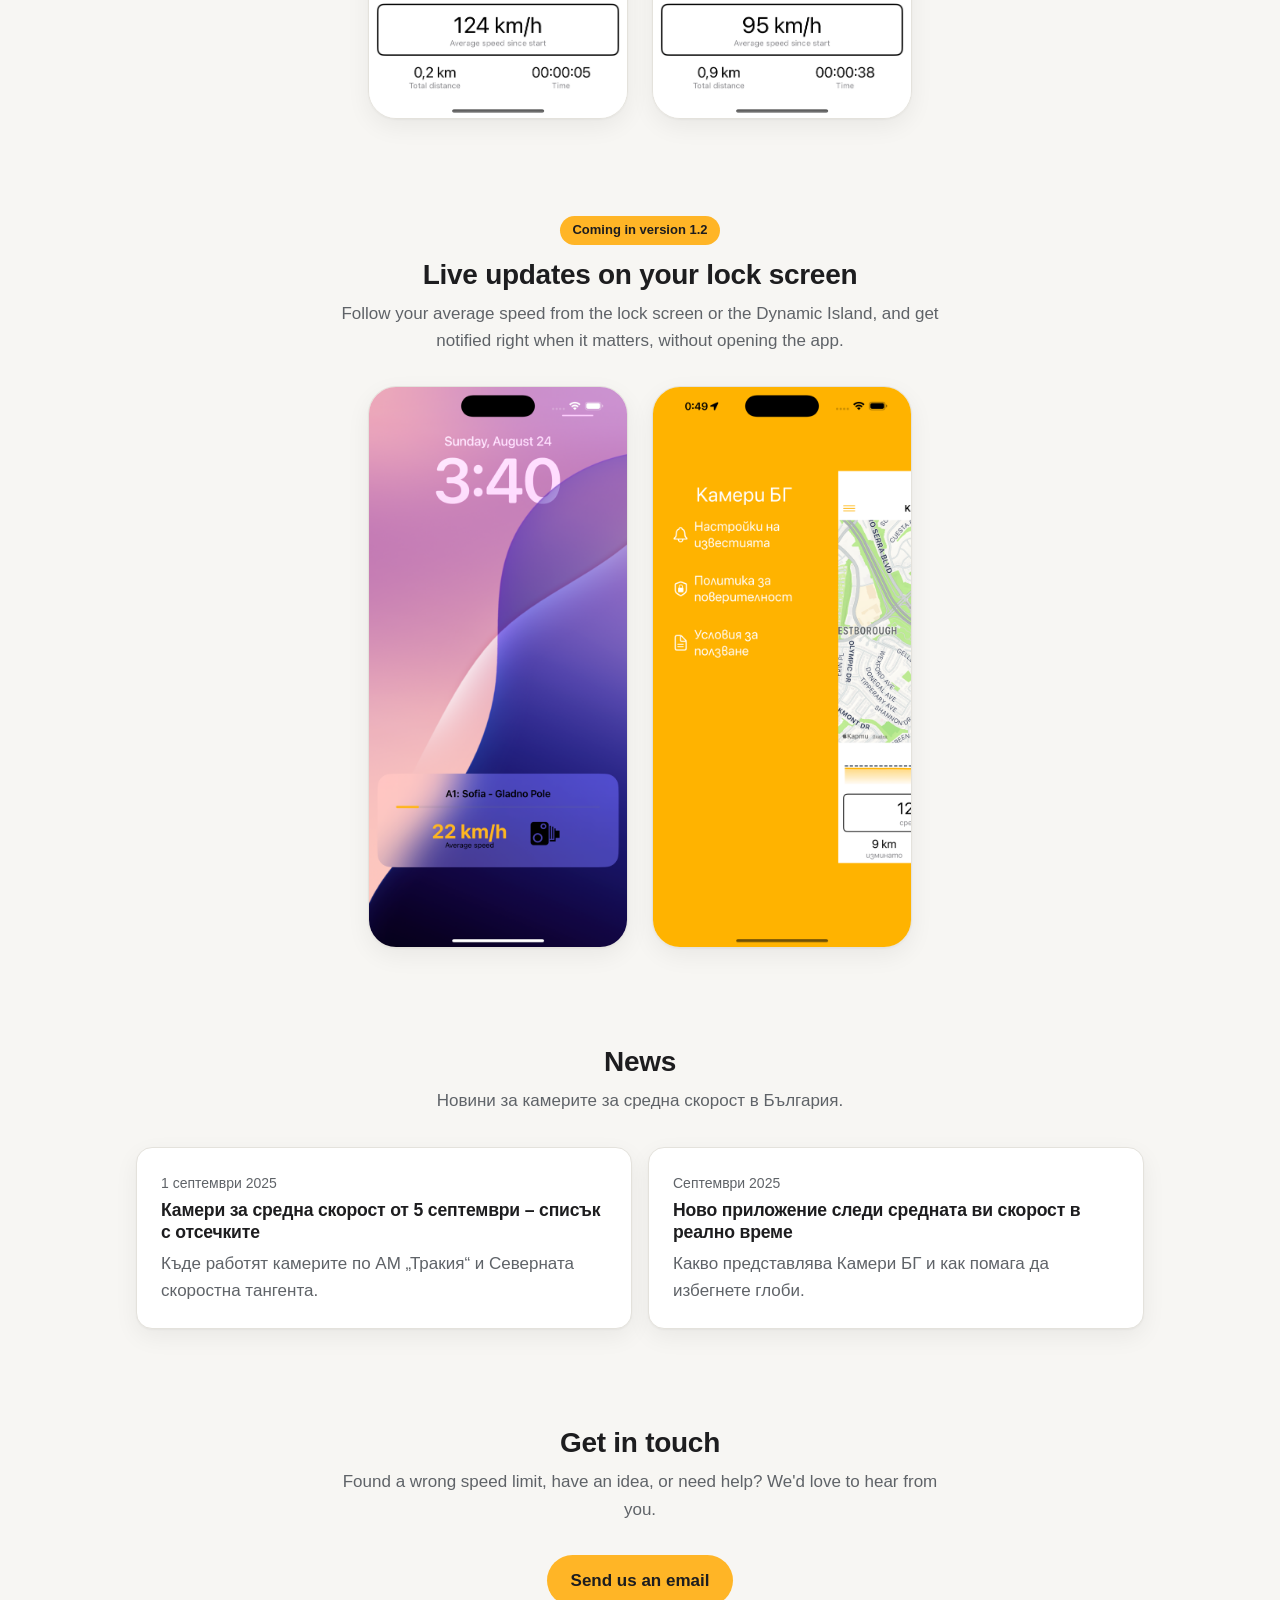
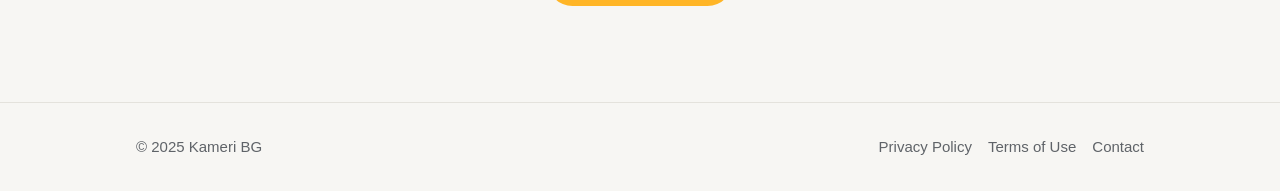
==== commit 57d5875a: "Add Bulgarian translation of site pages Add bg/ versions of the home, privacy and terms pages with a" ====
--- a/index.html
+++ b/index.html
@@ -8,6 +8,8 @@
   <meta name="keywords" content="Kameri BG, Камери БГ, average speed cameras, speed limit app, Bulgaria, Тракия, средна скорост">
   <meta name="author" content="riskoni">
   <meta name="theme-color" content="#ffb526">
+  <link rel="alternate" hreflang="en" href="index.html">
+  <link rel="alternate" hreflang="bg" href="bg/index.html">
   <link rel="icon" href="icon.png">
   <link rel="apple-touch-icon" href="icon.png">
   <link rel="stylesheet" href="style.css">
@@ -20,7 +22,8 @@
       <nav class="site-nav">
         <a class="optional" href="#features">Features</a>
         <a href="#news">News</a>
-        <a href="#contact">Contact</a>
+        <a class="optional" href="#contact">Contact</a>
+        <a class="lang-switch" href="bg/index.html" hreflang="bg" lang="bg">БГ</a>
       </nav>
     </div>
   </header>
--- a/style.css
+++ b/style.css
@@ -427,3 +427,10 @@
     max-width: 300px;
   }
 }
+
+.site-nav a.lang-switch {
+  margin-left: 4px;
+  border: 1px solid var(--border);
+  color: var(--text);
+  font-weight: 600;
+}
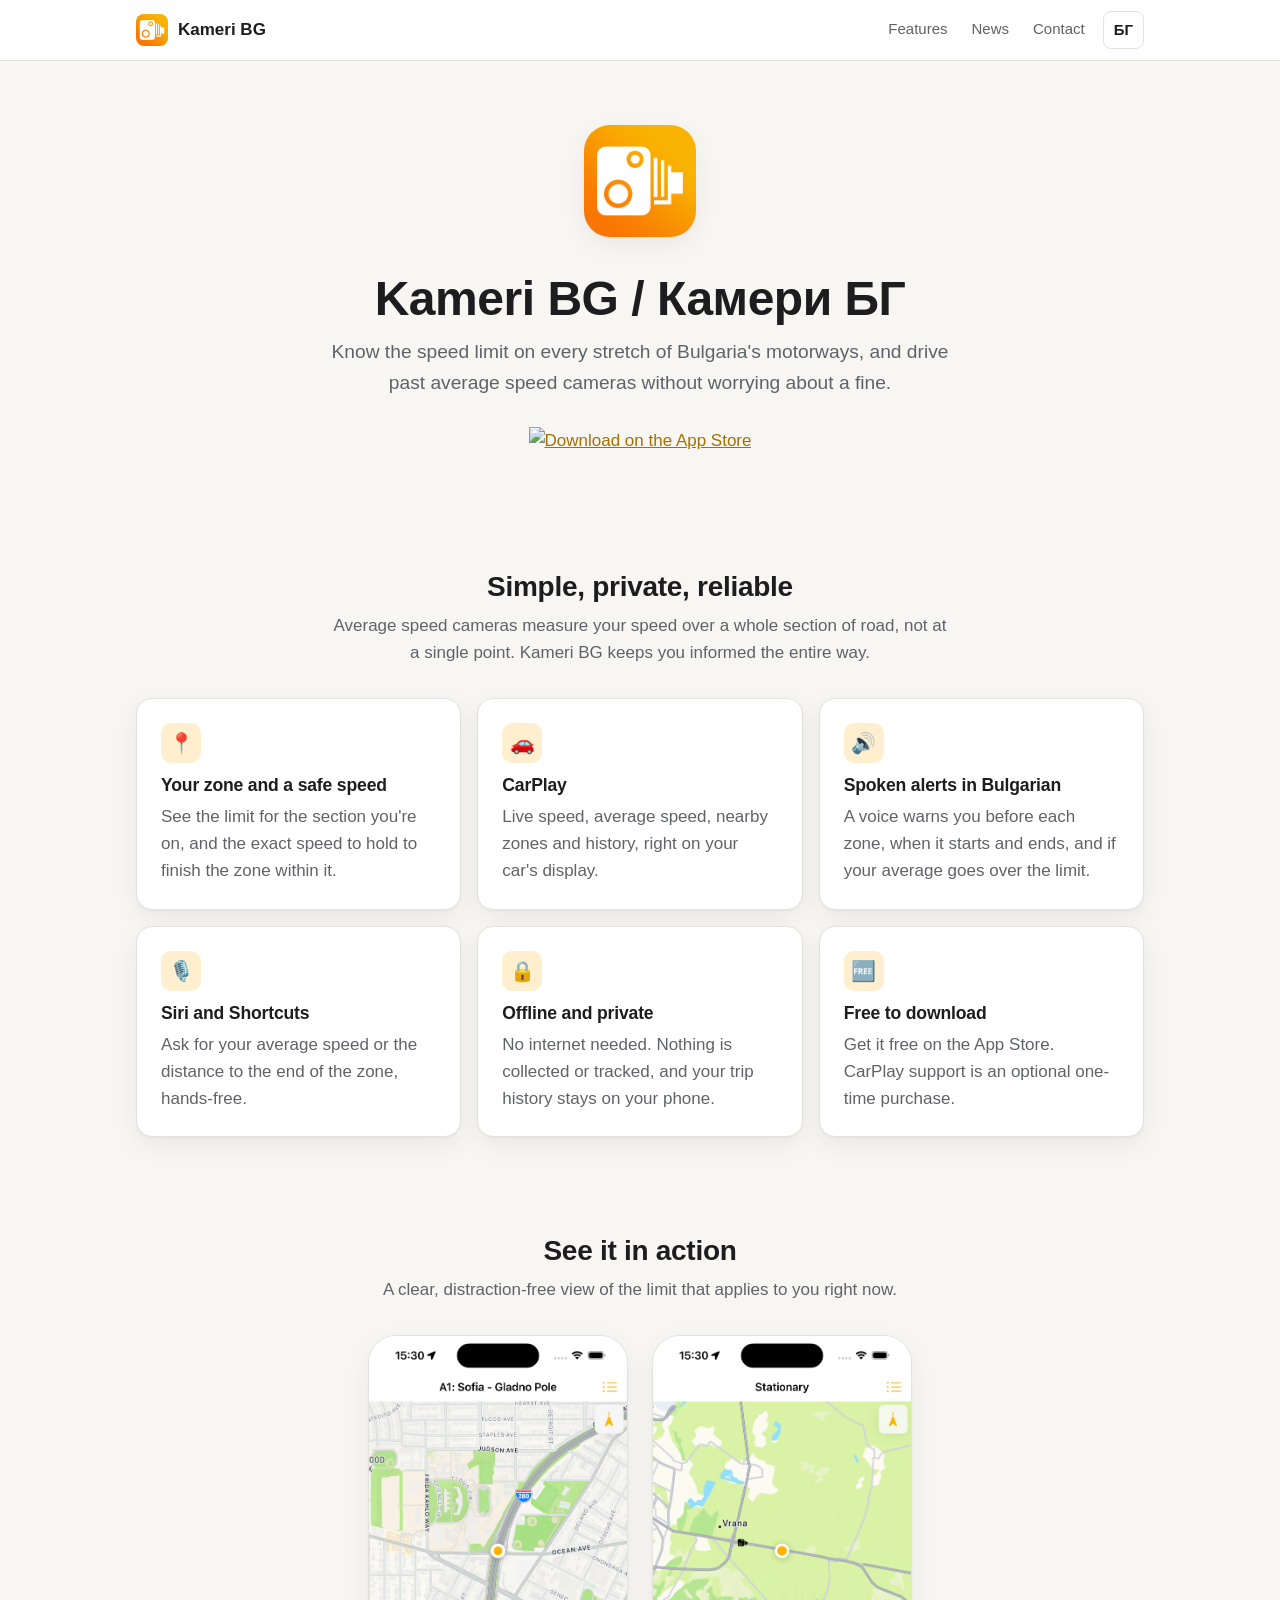
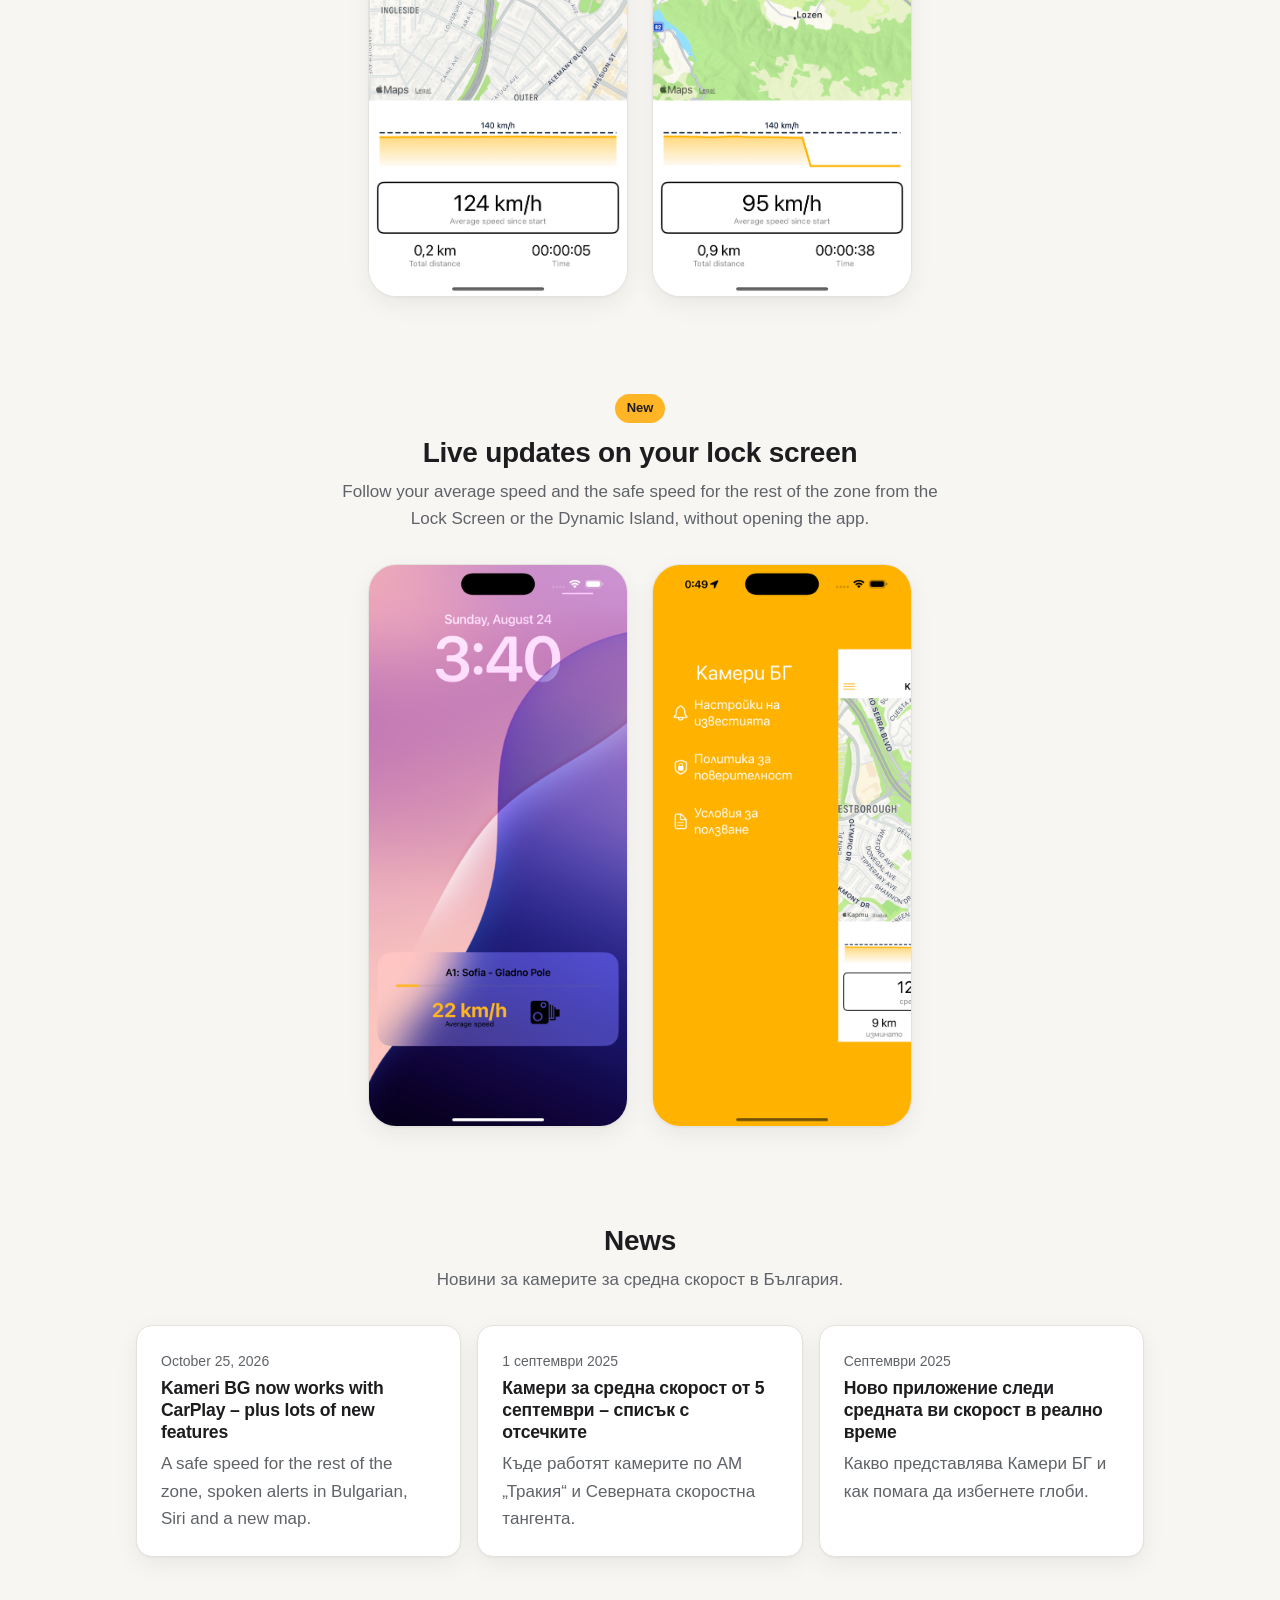
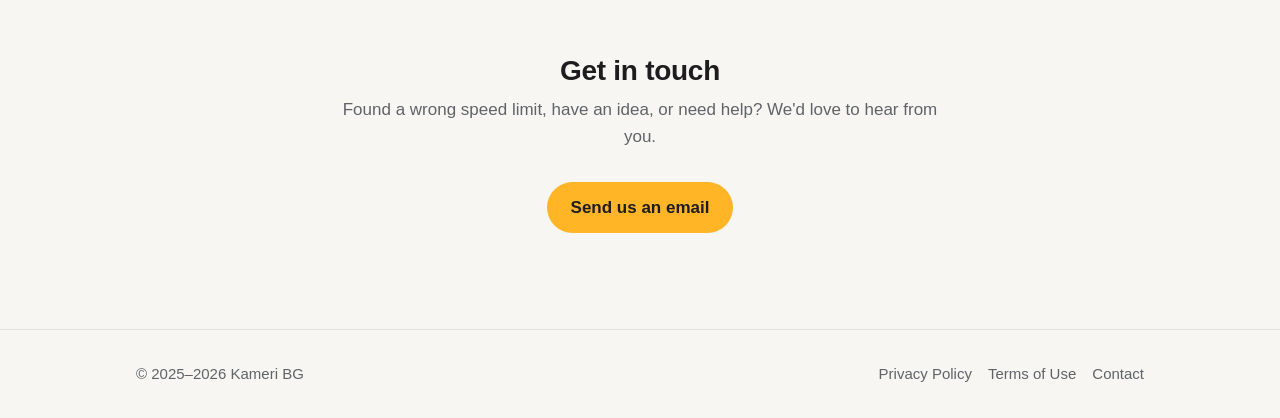
==== commit 2a296e87: "Add CarPlay release article and update site for new features Add the CarPlay/new features article in" ====
--- a/index.html
+++ b/index.html
@@ -47,23 +47,33 @@
         <div class="features">
           <div class="card">
             <span class="icon" aria-hidden="true">📍</span>
-            <h3>Your current speed zone</h3>
-            <p>Uses your phone's GPS to show the speed limit for the section you're driving on.</p>
+            <h3>Your zone and a safe speed</h3>
+            <p>See the limit for the section you're on, and the exact speed to hold to finish the zone within it.</p>
           </div>
           <div class="card">
-            <span class="icon" aria-hidden="true">📴</span>
-            <h3>Works fully offline</h3>
-            <p>No internet or mobile data needed, so it keeps working in areas with poor coverage.</p>
+            <span class="icon" aria-hidden="true">🚗</span>
+            <h3>CarPlay</h3>
+            <p>Live speed, average speed, nearby zones and history, right on your car's display.</p>
+          </div>
+          <div class="card">
+            <span class="icon" aria-hidden="true">🔊</span>
+            <h3>Spoken alerts in Bulgarian</h3>
+            <p>A voice warns you before each zone, when it starts and ends, and if your average goes over the limit.</p>
+          </div>
+          <div class="card">
+            <span class="icon" aria-hidden="true">🎙️</span>
+            <h3>Siri and Shortcuts</h3>
+            <p>Ask for your average speed or the distance to the end of the zone, hands-free.</p>
           </div>
           <div class="card">
             <span class="icon" aria-hidden="true">🔒</span>
-            <h3>Your data stays yours</h3>
-            <p>Nothing is collected, tracked or sent anywhere. Everything stays on your phone.</p>
+            <h3>Offline and private</h3>
+            <p>No internet needed. Nothing is collected or tracked, and your trip history stays on your phone.</p>
           </div>
           <div class="card">
             <span class="icon" aria-hidden="true">🆓</span>
-            <h3>Free to use</h3>
-            <p>Download it from the App Store at no cost.</p>
+            <h3>Free to download</h3>
+            <p>Get it free on the App Store. CarPlay support is an optional one-time purchase.</p>
           </div>
         </div>
       </div>
@@ -82,9 +92,9 @@
 
     <section class="section">
       <div class="container center">
-        <span class="badge">Coming in version 1.2</span>
+        <span class="badge">New</span>
         <h2 class="section-title">Live updates on your lock screen</h2>
-        <p class="section-lead">Follow your average speed from the lock screen or the Dynamic Island, and get notified right when it matters, without opening the app.</p>
+        <p class="section-lead">Follow your average speed and the safe speed for the rest of the zone from the Lock Screen or the Dynamic Island, without opening the app.</p>
         <div class="gallery">
           <img src="screenshot3.png" alt="Average speed notification on the lock screen" width="660" height="1434" loading="lazy">
           <img src="screenshot4.png" alt="Kameri BG settings menu" width="660" height="1434" loading="lazy">
@@ -97,6 +107,11 @@
         <h2 class="section-title">News</h2>
         <p class="section-lead" lang="bg">Новини за камерите за средна скорост в България.</p>
         <div class="news-list" lang="bg">
+          <a class="card" href="news/carplay-and-new-features.html" lang="en">
+            <time datetime="2026-10-25">October 25, 2026</time>
+            <h3>Kameri BG now works with CarPlay – plus lots of new features</h3>
+            <p>A safe speed for the rest of the zone, spoken alerts in Bulgarian, Siri and a new map.</p>
+          </a>
           <a class="card" href="news/kameri-ot-5-septemvri.html">
             <time datetime="2025-09-01">1 септември 2025</time>
             <h3>Камери за средна скорост от 5 септември – списък с отсечките</h3>
@@ -122,7 +137,7 @@
 
   <footer class="site-footer">
     <div class="container">
-      <span>© 2025 Kameri BG</span>
+      <span>© 2025–2026 Kameri BG</span>
       <nav>
         <a href="privacy.html">Privacy Policy</a>
         <a href="terms.html">Terms of Use</a>
--- a/style.css
+++ b/style.css
@@ -157,6 +157,10 @@
   padding: 48px 0;
 }
 
+section[id] {
+  scroll-margin-top: 60px;
+}
+
 .section-title {
   margin: 0 0 8px;
   font-size: 1.75rem;
@@ -172,7 +176,7 @@
 
 .features {
   display: grid;
-  grid-template-columns: repeat(auto-fit, minmax(220px, 1fr));
+  grid-template-columns: repeat(auto-fit, minmax(260px, 1fr));
   gap: 16px;
 }
 
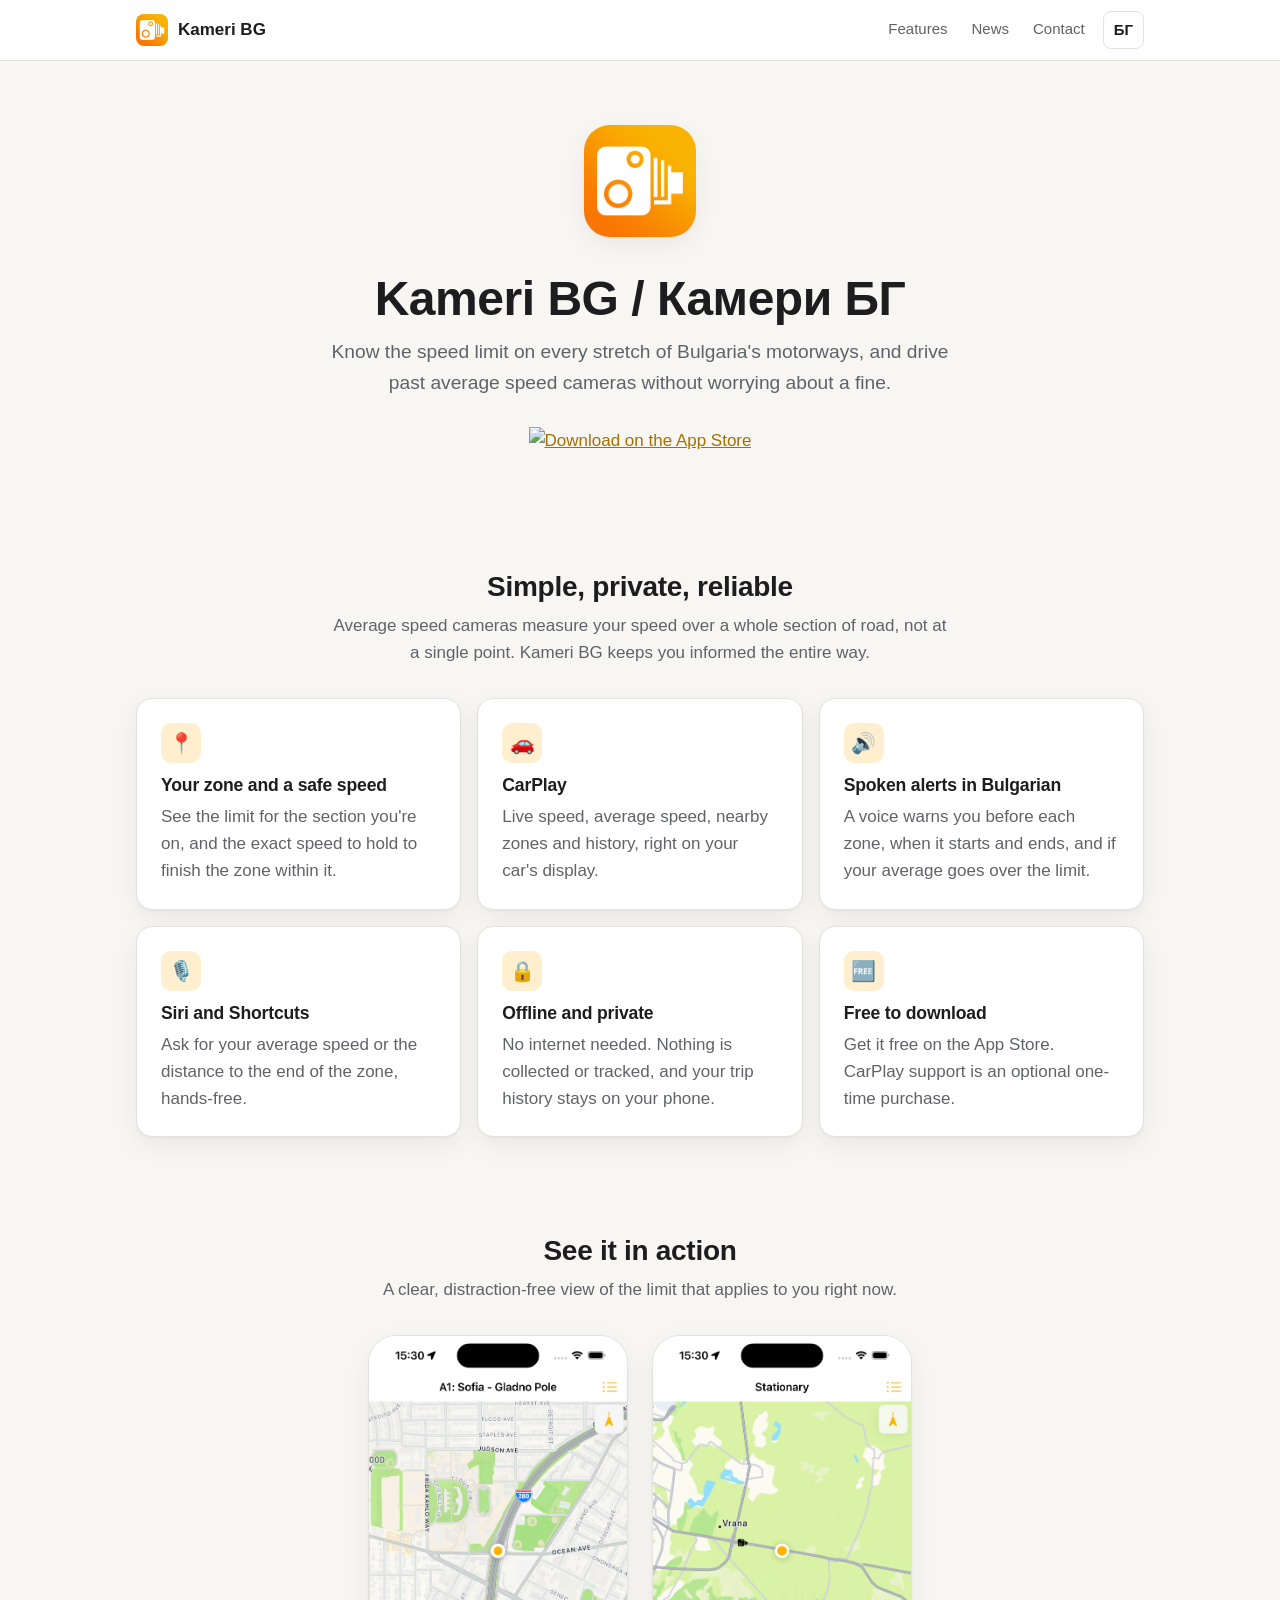
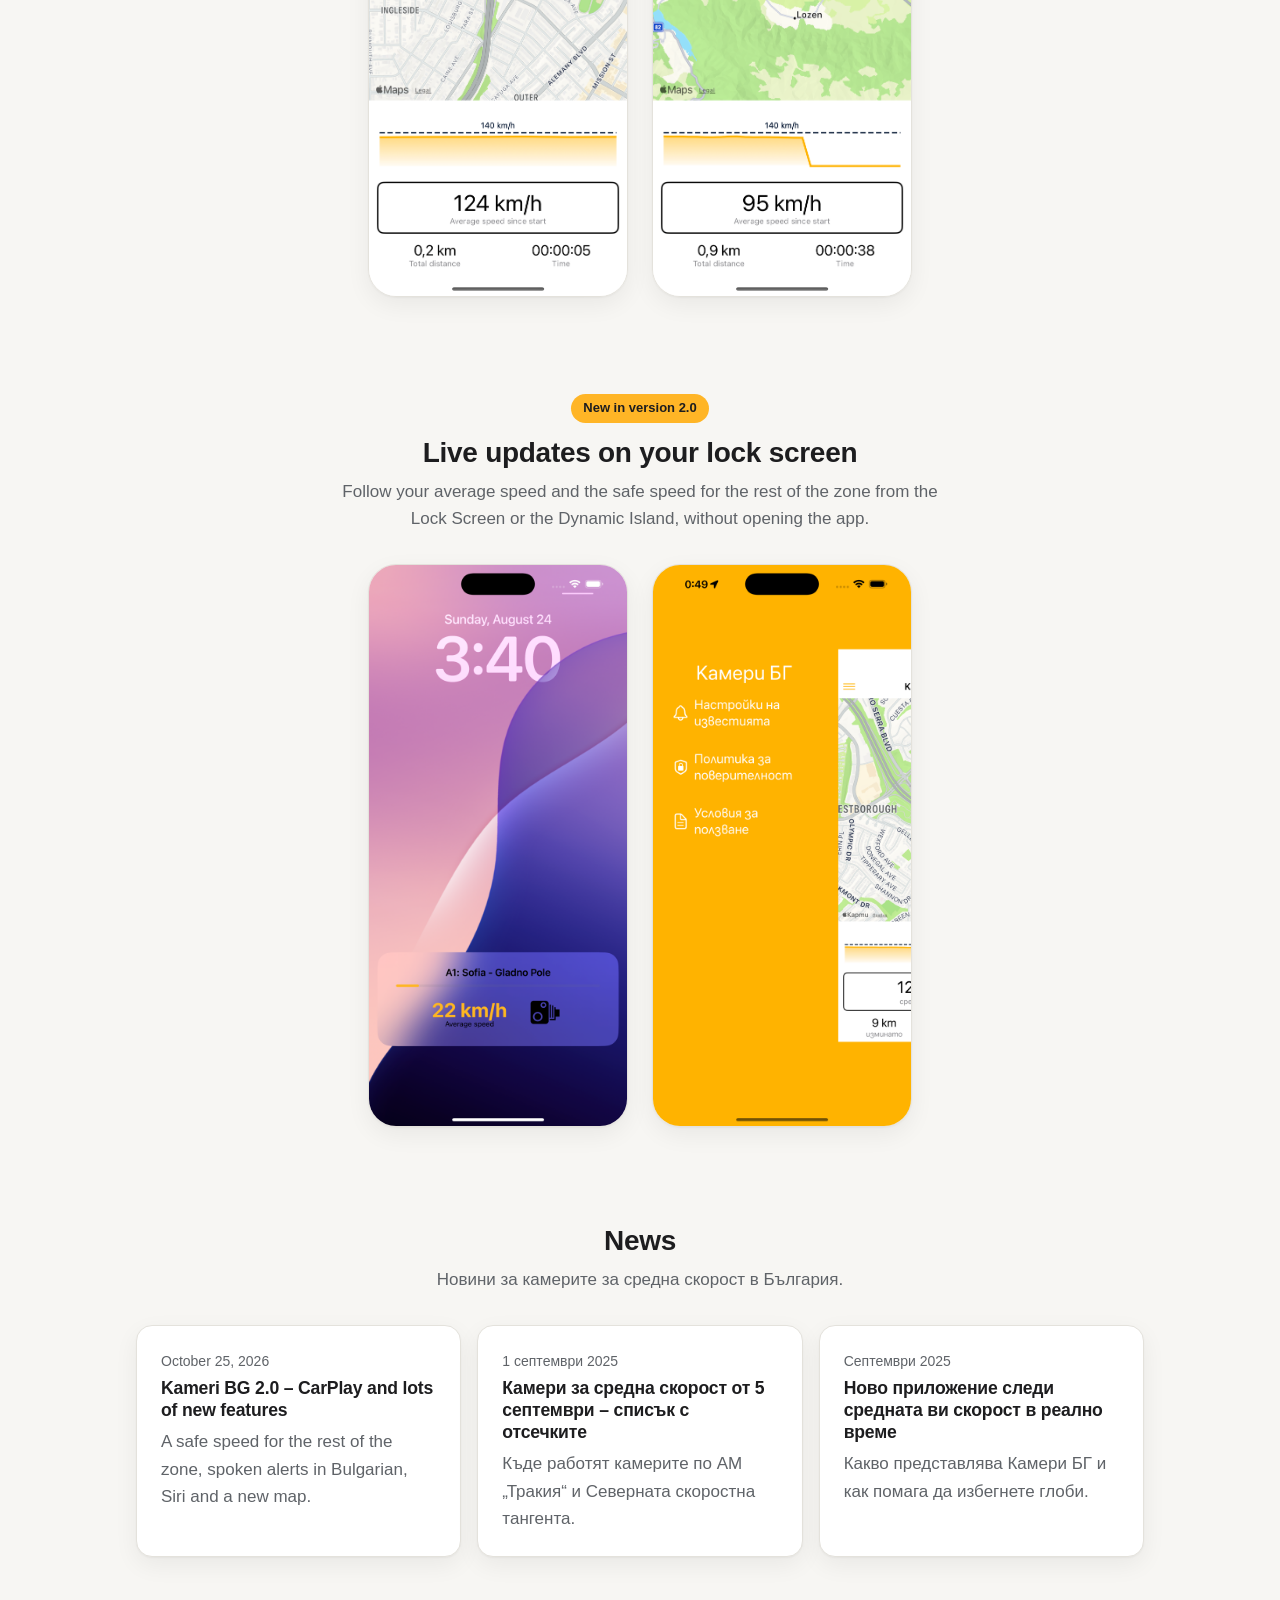
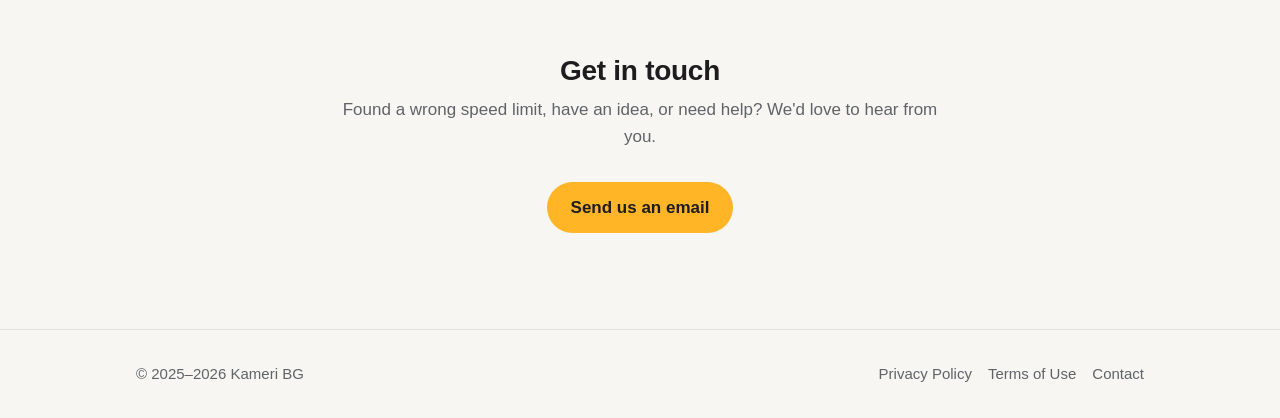
==== commit ff8b8b60: "Prepare 2.0 release: version in news, link previews, sitemap, 404 Remove a private PDF and leftover " ====
--- a/index.html
+++ b/index.html
@@ -8,8 +8,17 @@
   <meta name="keywords" content="Kameri BG, Камери БГ, average speed cameras, speed limit app, Bulgaria, Тракия, средна скорост">
   <meta name="author" content="riskoni">
   <meta name="theme-color" content="#ffb526">
-  <link rel="alternate" hreflang="en" href="index.html">
-  <link rel="alternate" hreflang="bg" href="bg/index.html">
+  <link rel="canonical" href="https://riskoni.github.io/KameriBG/">
+  <meta property="og:site_name" content="Kameri BG">
+  <meta property="og:locale" content="en_US">
+  <meta property="og:type" content="website">
+  <meta property="og:title" content="Kameri BG – Average speed camera app for Bulgaria">
+  <meta property="og:description" content="Kameri BG is a free iPhone app that shows the speed limit on Bulgaria's motorways and helps you avoid average speed camera fines. Works fully offline.">
+  <meta property="og:url" content="https://riskoni.github.io/KameriBG/">
+  <meta property="og:image" content="https://riskoni.github.io/KameriBG/icon.png">
+  <meta name="twitter:card" content="summary">
+  <link rel="alternate" hreflang="en" href="https://riskoni.github.io/KameriBG/">
+  <link rel="alternate" hreflang="bg" href="https://riskoni.github.io/KameriBG/bg/">
   <link rel="icon" href="icon.png">
   <link rel="apple-touch-icon" href="icon.png">
   <link rel="stylesheet" href="style.css">
@@ -92,7 +101,7 @@
 
     <section class="section">
       <div class="container center">
-        <span class="badge">New</span>
+        <span class="badge">New in version 2.0</span>
         <h2 class="section-title">Live updates on your lock screen</h2>
         <p class="section-lead">Follow your average speed and the safe speed for the rest of the zone from the Lock Screen or the Dynamic Island, without opening the app.</p>
         <div class="gallery">
@@ -109,7 +118,7 @@
         <div class="news-list" lang="bg">
           <a class="card" href="news/carplay-and-new-features.html" lang="en">
             <time datetime="2026-10-25">October 25, 2026</time>
-            <h3>Kameri BG now works with CarPlay – plus lots of new features</h3>
+            <h3>Kameri BG 2.0 – CarPlay and lots of new features</h3>
             <p>A safe speed for the rest of the zone, spoken alerts in Bulgarian, Siri and a new map.</p>
           </a>
           <a class="card" href="news/kameri-ot-5-septemvri.html">
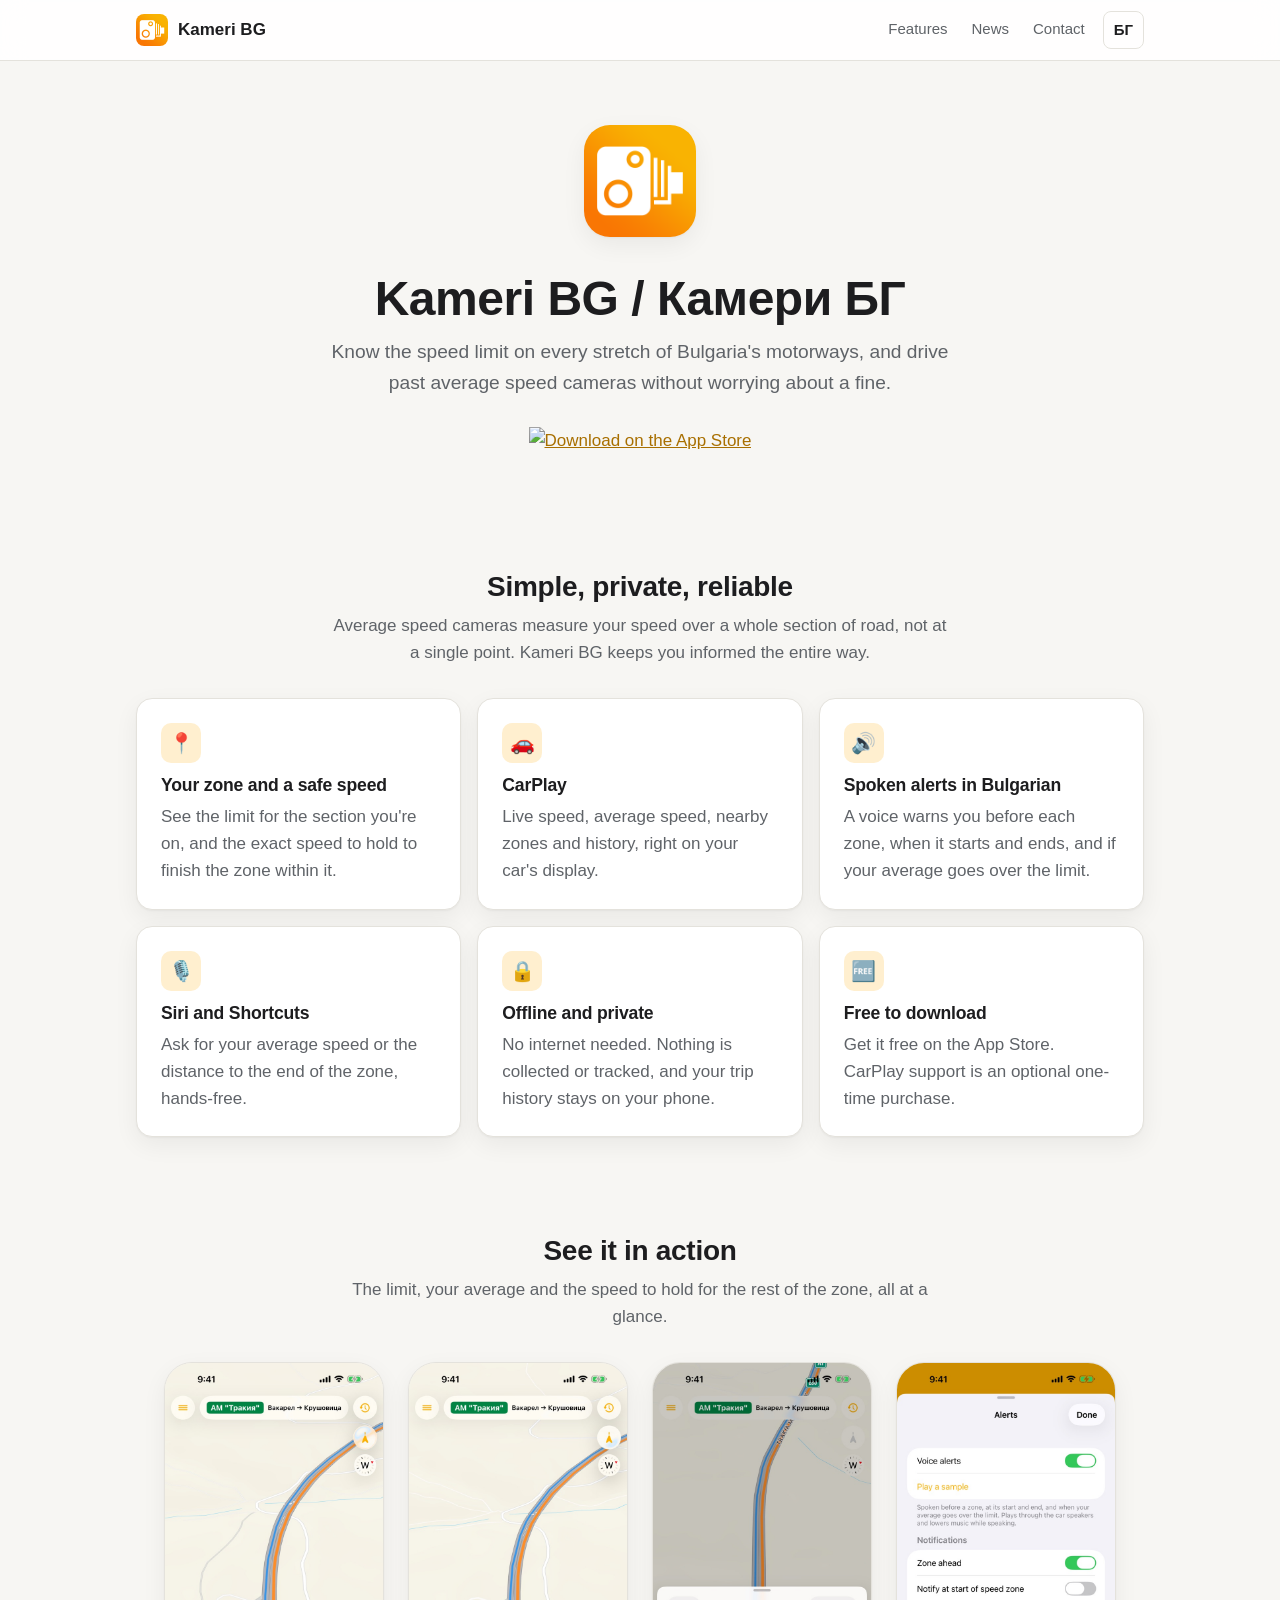
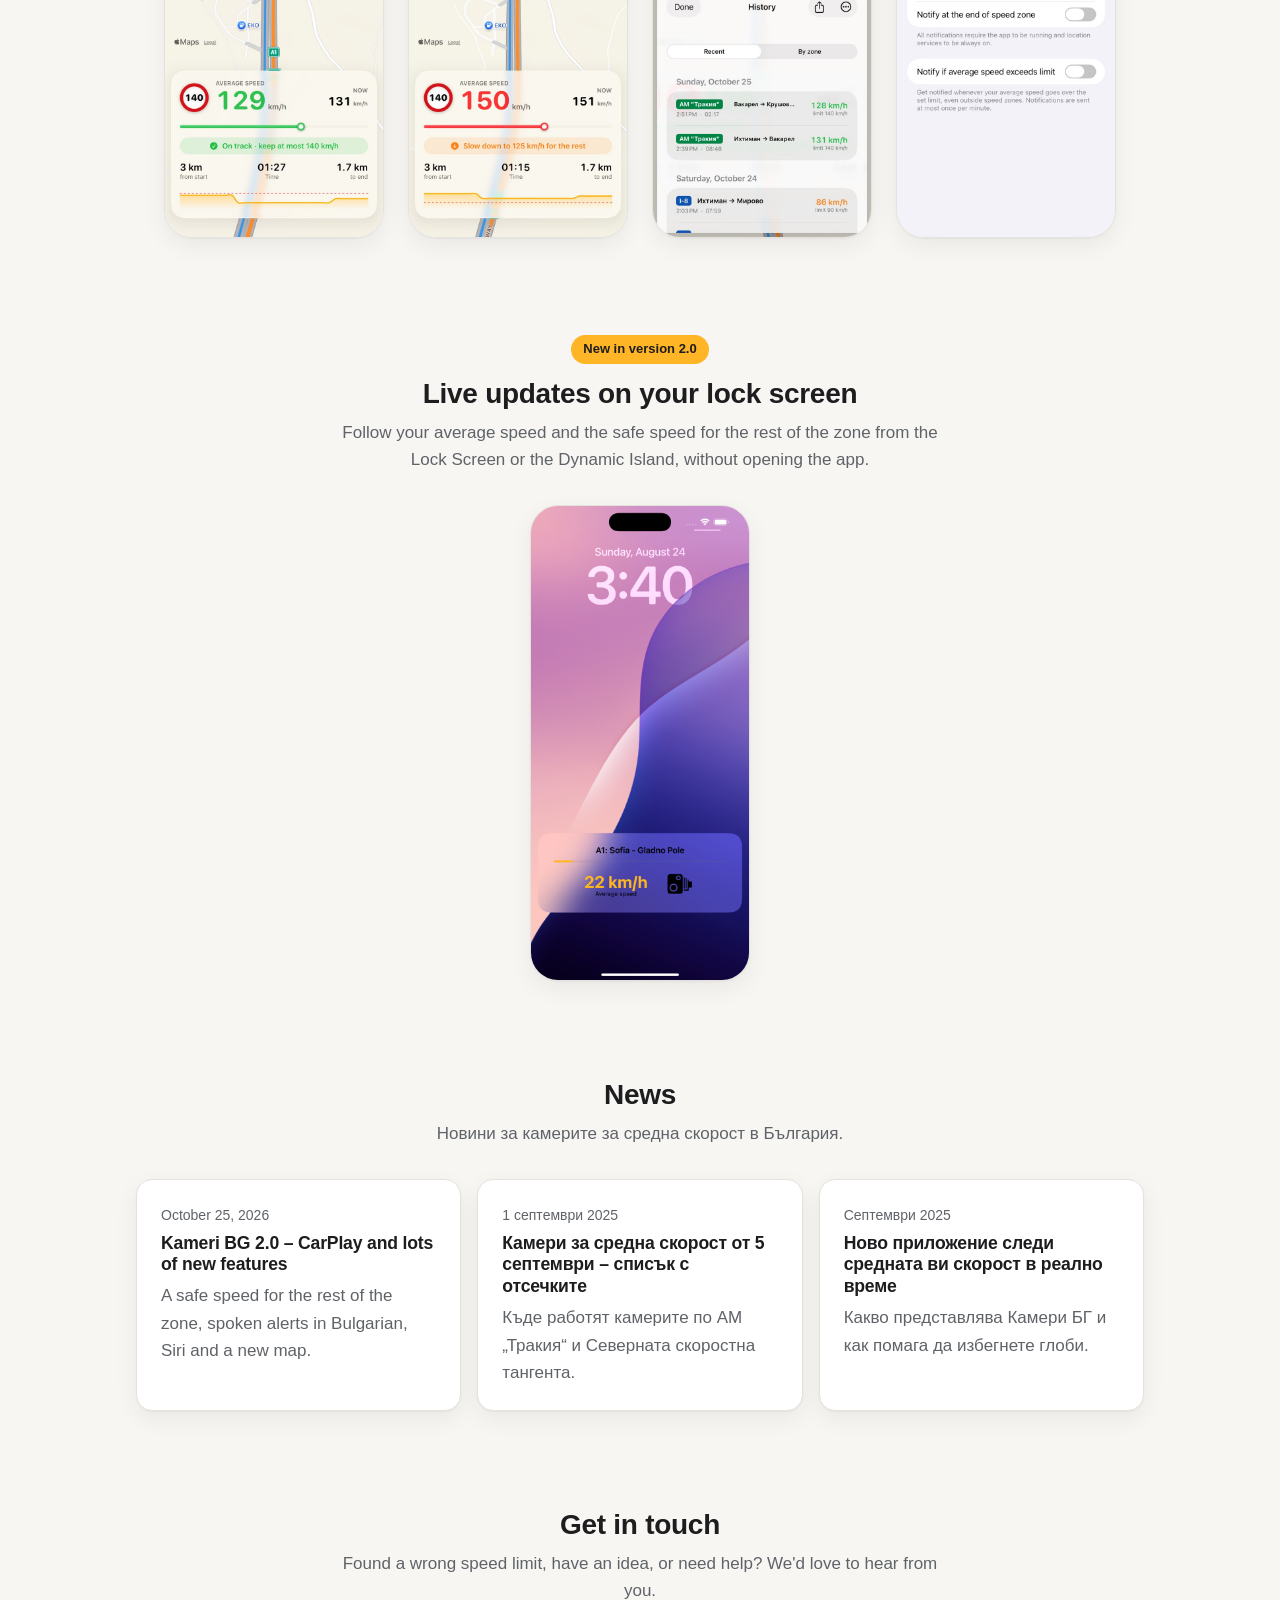
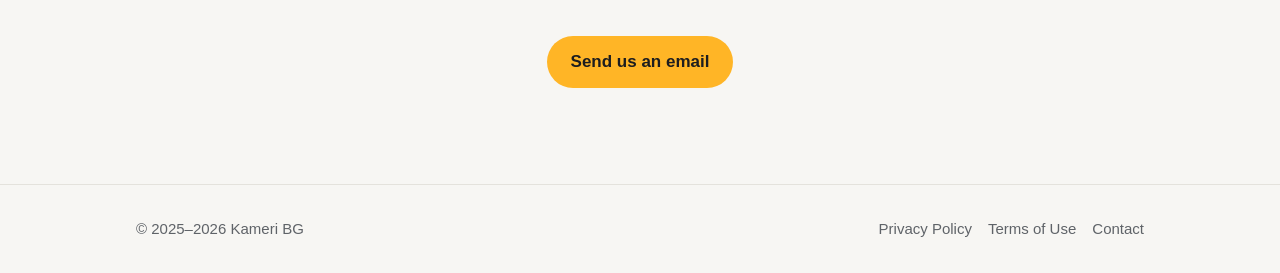
==== commit 7b983bbb: "Use 2.0 screenshots on the site Add resized English and Bulgarian screenshots of the new design to t" ====
--- a/index.html
+++ b/index.html
@@ -91,10 +91,12 @@
     <section class="section">
       <div class="container">
         <h2 class="section-title">See it in action</h2>
-        <p class="section-lead">A clear, distraction-free view of the limit that applies to you right now.</p>
+        <p class="section-lead">The limit, your average and the speed to hold for the rest of the zone, all at a glance.</p>
         <div class="gallery">
-          <img src="screenshot1.png" alt="Kameri BG showing the current speed zone" width="589" height="1278" loading="lazy">
-          <img src="screenshot2.png" alt="Kameri BG section details" width="589" height="1278" loading="lazy">
+          <img src="screenshots/en/drive.jpg" alt="Main screen with the zone, average speed and an on-track message" width="660" height="1434" loading="lazy">
+          <img src="screenshots/en/slow-down.jpg" alt="Kameri BG telling you to slow down to 125 km/h for the rest of the zone" width="660" height="1434" loading="lazy">
+          <img src="screenshots/en/history.jpg" alt="Trip history grouped by day" width="660" height="1434" loading="lazy">
+          <img src="screenshots/en/alerts.jpg" alt="Alerts settings with voice alerts and notifications" width="660" height="1434" loading="lazy">
         </div>
       </div>
     </section>
@@ -106,7 +108,6 @@
         <p class="section-lead">Follow your average speed and the safe speed for the rest of the zone from the Lock Screen or the Dynamic Island, without opening the app.</p>
         <div class="gallery">
           <img src="screenshot3.png" alt="Average speed notification on the lock screen" width="660" height="1434" loading="lazy">
-          <img src="screenshot4.png" alt="Kameri BG settings menu" width="660" height="1434" loading="lazy">
         </div>
       </div>
     </section>
--- a/style.css
+++ b/style.css
@@ -217,7 +217,7 @@
 }
 
 .gallery img {
-  width: 260px;
+  width: 220px;
   border-radius: 28px;
   border: 1px solid var(--border);
   box-shadow: var(--shadow);
@@ -438,3 +438,14 @@
   color: var(--text);
   font-weight: 600;
 }
+
+.prose figure.phone {
+  text-align: center;
+}
+
+.prose figure.phone img {
+  display: inline-block;
+  width: 280px;
+  border-radius: 28px;
+  border: 1px solid var(--border);
+}
